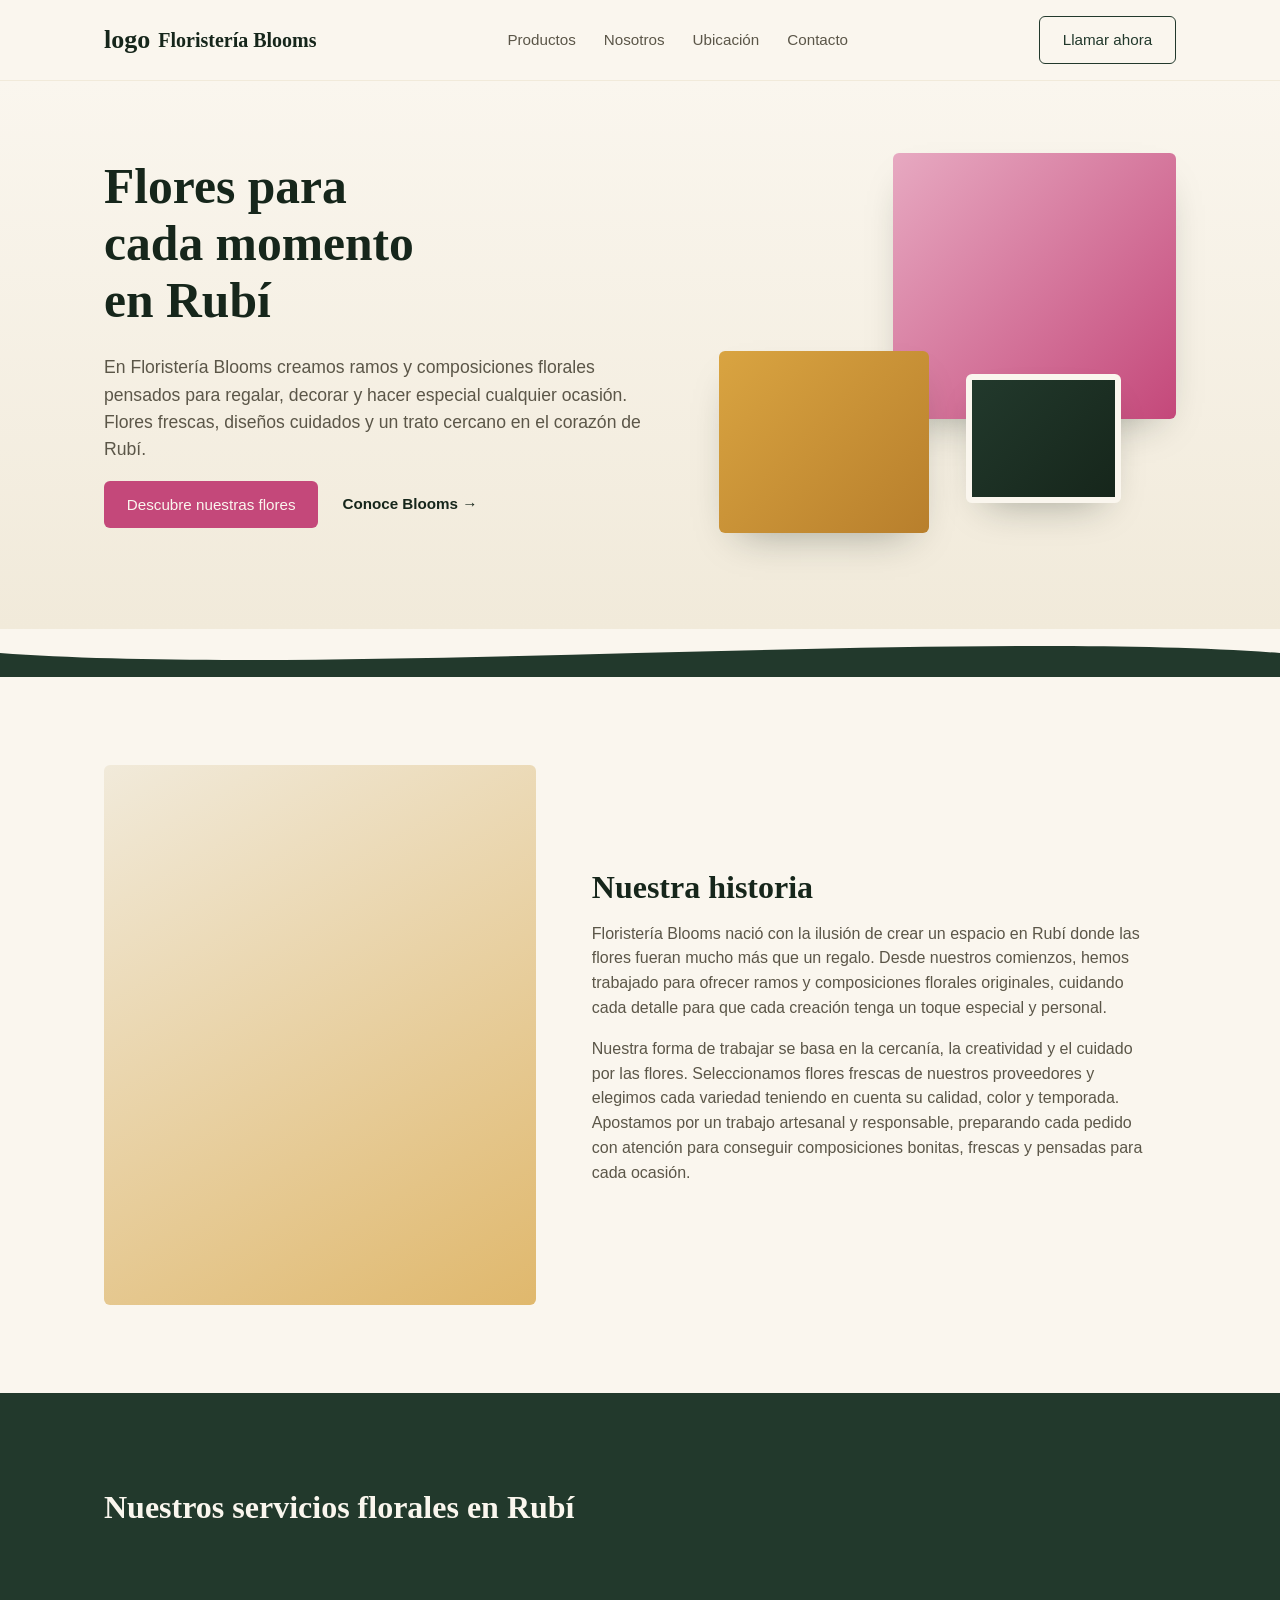
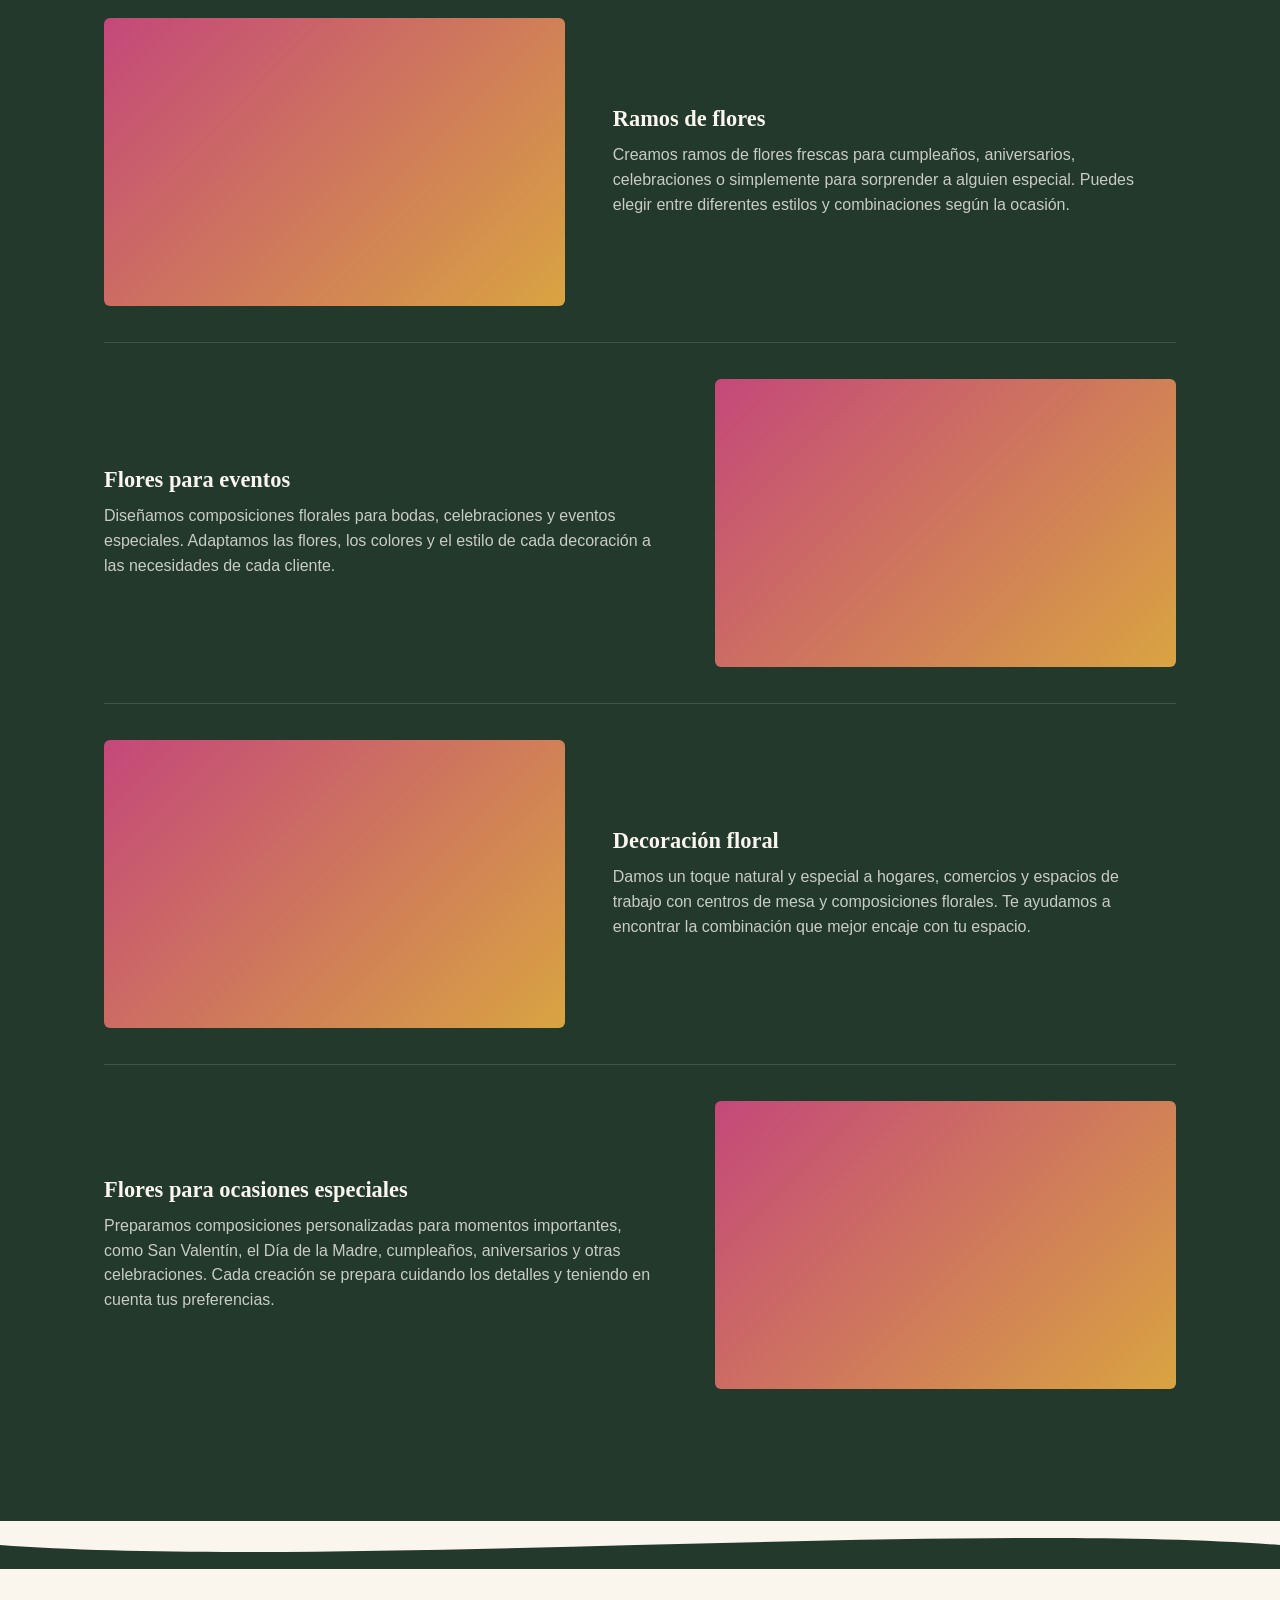
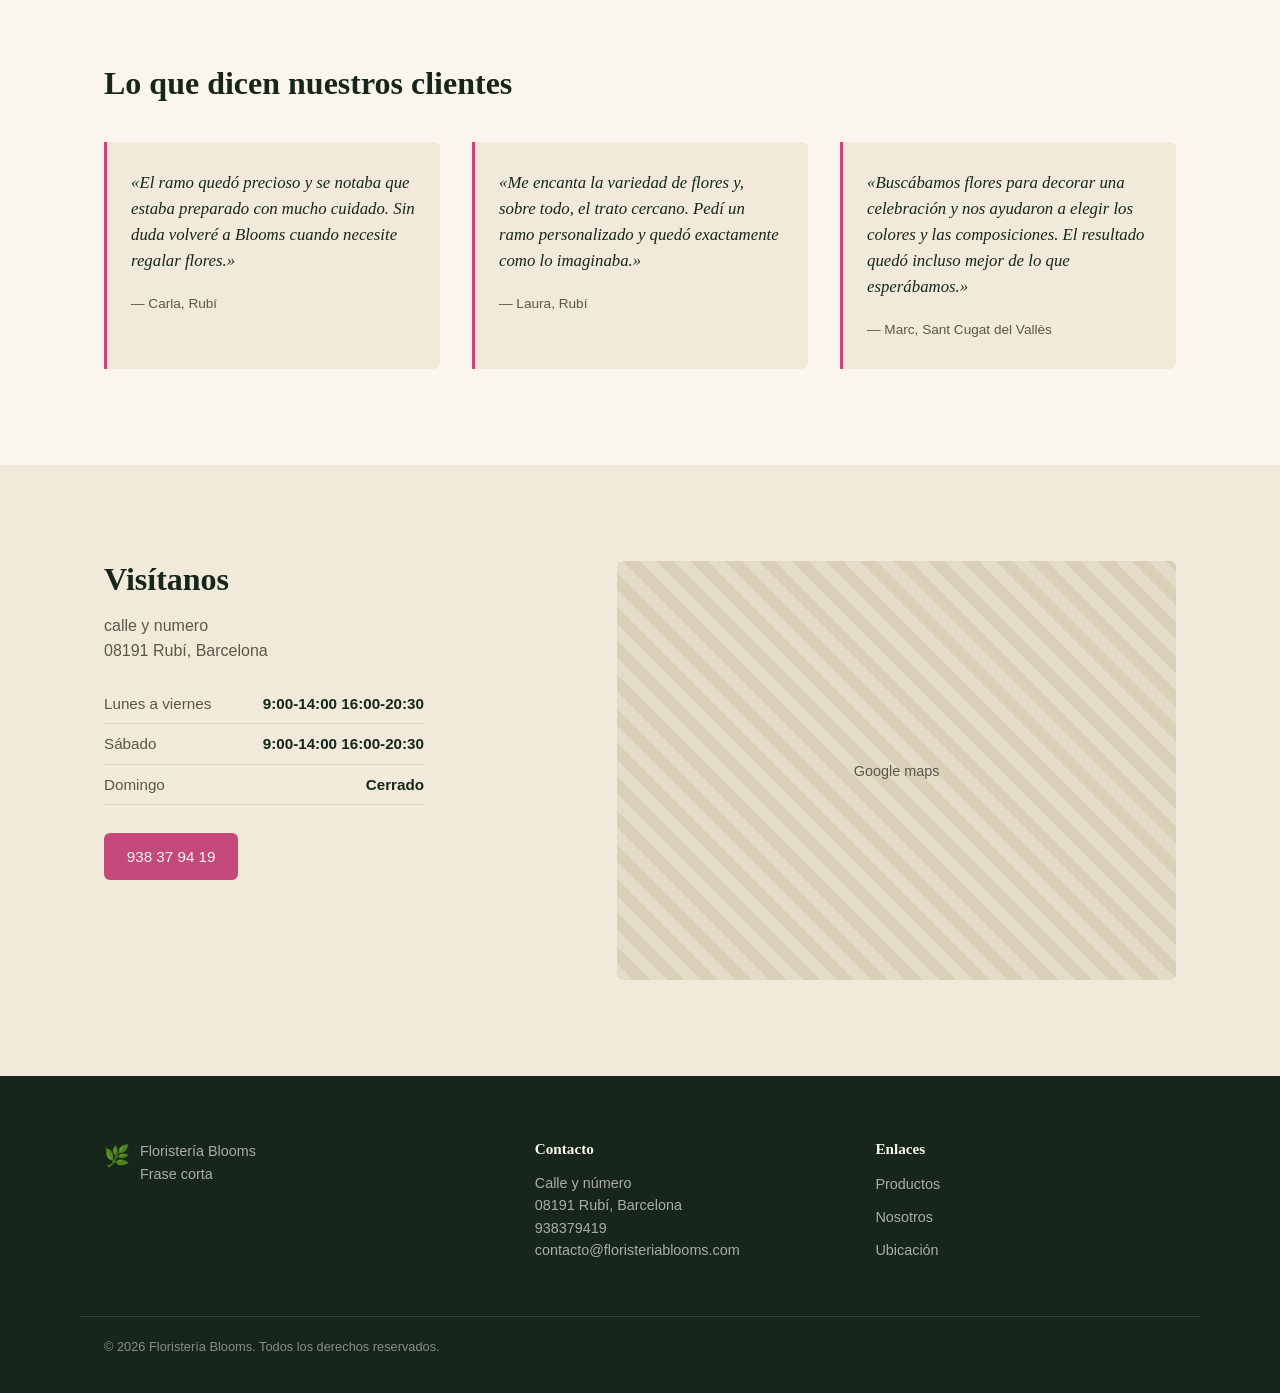
==== index.html @ e929272c "Add files via upload" ====
<!DOCTYPE html>
<html lang="es">
<head>
  <meta charset="UTF-8">
  <meta name="viewport" content="width=device-width, initial-scale=1.0">
  <title>Floristería Blooms | </title>

  <link rel="stylesheet" href="styles.css">
   
</head>
<body>

  <header class="site-header">
    <div class="wrap header-inner">
      <a href="#inicio" class="logo">
        <span class="logo-mark" aria-hidden="true">logo</span>
        Floristería Blooms
      </a>

      <nav aria-label="Navegación principal">
        <ul class="nav-list">
          <li><a href="#productos">Productos</a></li>
          <li><a href="#nosotros">Nosotros</a></li>
          <li><a href="#ubicacion">Ubicación</a></li>
          <li><a href="#contacto">Contacto</a></li>
        </ul>
      </nav>

      <a href="tel:+34[tu-teléfono]" class="btn btn-ghost header-cta">Llamar ahora</a>
    </div>
  </header>

  <main id="inicio">

    <!-- HERO -->
    <section class="hero">
      <div class="wrap hero-inner">
        <div class="hero-copy">
          <h1>Flores para cada momento en Rubí</h1>
          <p class="hero-lede">
            En Floristería Blooms creamos ramos y composiciones florales pensados para regalar, decorar y hacer especial cualquier ocasión. Flores frescas, diseños cuidados y un trato cercano en el corazón de Rubí.
          </p>
          <div class="hero-actions">
            <a href="#productos" class="btn btn-primary">Descubre nuestras flores</a>
            <a href="#contacto" class="btn btn-text">Conoce Blooms →</a>
          </div>
        </div>

        <div class="hero-collage" aria-hidden="true">
          <div class="collage-tile tile-a"></div>
          <div class="collage-tile tile-b"></div>
          <div class="collage-tile tile-c"></div>
        </div>
      </div>
    </section>

    <div class="divider" aria-hidden="true">
      <svg viewBox="0 0 1200 60" preserveAspectRatio="none"><path d="M0,30 C300,60 900,0 1200,30 L1200,60 L0,60 Z"></path></svg>
    </div>

    <!-- SOBRE NOSOTROS -->
    <section id="nosotros" class="about">
      <div class="wrap about-inner">
        <div class="about-media"></div>
        <div class="about-copy">
          <h2>Nuestra historia</h2>
          <p>
            Floristería Blooms nació con la ilusión de crear un espacio en Rubí donde las flores fueran mucho más que un regalo. Desde nuestros comienzos, hemos trabajado para ofrecer ramos y composiciones florales originales, cuidando cada detalle para que cada creación tenga un toque especial y personal.
          </p>
          <p>
            Nuestra forma de trabajar se basa en la cercanía, la creatividad y el cuidado por las flores. Seleccionamos flores frescas de nuestros proveedores y elegimos cada variedad teniendo en cuenta su calidad, color y temporada. Apostamos por un trabajo artesanal y responsable, preparando cada pedido con atención para conseguir composiciones bonitas, frescas y pensadas para cada ocasión.
          </p>
        </div>
      </div>
    </section>

    <!-- PRODUCTOS / SERVICIOS -->
    <section id="productos" class="services">
      <div class="wrap">
        <h2>Nuestros servicios florales en Rubí</h2>

        <article class="service-row">
          <div class="service-media"></div>
          <div class="service-copy">
            <h3>Ramos de flores</h3>
            <p>
              Creamos ramos de flores frescas para cumpleaños, aniversarios, celebraciones o simplemente para sorprender a alguien especial. Puedes elegir entre diferentes estilos y combinaciones según la ocasión.
            </p>
          </div>
        </article>

        <article class="service-row service-row--reverse">
          <div class="service-media"></div>
          <div class="service-copy">
            <h3>Flores para eventos</h3>
            <p>
              Diseñamos composiciones florales para bodas, celebraciones y eventos especiales. Adaptamos las flores, los colores y el estilo de cada decoración a las necesidades de cada cliente.
            </p>
          </div>
        </article>

        <article class="service-row">
          <div class="service-media"></div>
          <div class="service-copy">
            <h3>Decoración floral</h3>
            <p>
              Damos un toque natural y especial a hogares, comercios y espacios de trabajo con centros de mesa y composiciones florales. Te ayudamos a encontrar la combinación que mejor encaje con tu espacio.
            </p>
          </div>
        </article>

        <article class="service-row service-row--reverse">
          <div class="service-media"></div>
          <div class="service-copy">
            <h3>Flores para ocasiones especiales</h3>
            <p>
              Preparamos composiciones personalizadas para momentos importantes, como San Valentín, el Día de la Madre, cumpleaños, aniversarios y otras celebraciones. Cada creación se prepara cuidando los detalles y teniendo en cuenta tus preferencias.
            </p>
          </div>
        </article>
      </div>
    </section>

    <div class="divider divider-flip" aria-hidden="true">
      <svg viewBox="0 0 1200 60" preserveAspectRatio="none"><path d="M0,30 C300,60 900,0 1200,30 L1200,60 L0,60 Z"></path></svg>
    </div>

    <!-- TESTIMONIOS -->
    <section class="testimonials">
      <div class="wrap">
        <h2>Lo que dicen nuestros clientes</h2>
        <div class="testimonial-grid">
          <blockquote>
            <p>«El ramo quedó precioso y se notaba que estaba preparado con mucho cuidado. Sin duda volveré a Blooms cuando necesite regalar flores.»</p>
            <cite>— Carla, Rubí</cite>
          </blockquote>
          <blockquote>
            <p>«Me encanta la variedad de flores y, sobre todo, el trato cercano. Pedí un ramo personalizado y quedó exactamente como lo imaginaba.»</p>
            <cite>— Laura, Rubí</cite>
          </blockquote>
          <blockquote>
            <p>«Buscábamos flores para decorar una celebración y nos ayudaron a elegir los colores y las composiciones. El resultado quedó incluso mejor de lo que esperábamos.»</p>
            <cite>— Marc, Sant Cugat del Vallès</cite>
          </blockquote>
        </div>
      </div>
    </section>

    <!-- UBICACIÓN -->
    <section id="ubicacion" class="location">
      <div class="wrap location-inner">
        <div>
          <h2>Visítanos</h2>
          <address>
            calle y numero<br>
            08191 Rubí, Barcelona
          </address>
          <dl class="hours">
            <div><dt>Lunes a viernes</dt><dd>9:00-14:00 16:00-20:30</dd></div>
            <div><dt>Sábado</dt><dd>9:00-14:00 16:00-20:30</dd></div>
            <div><dt>Domingo</dt><dd>Cerrado</dd></div>
          </dl>
          <a href="tel:+34[tu-teléfono]" class="btn btn-primary">938 37 94 19</a>
        </div>
        <div class="map-placeholder">
          <p>Google maps</p>
        </div>
      </div>
    </section>

  </main>

  <!-- CONTACTO / FOOTER -->
  <footer id="contacto" class="site-footer">
    <div class="wrap footer-inner">
      <div class="footer-brand">
        <span class="logo-mark" aria-hidden="true">🌿</span>
        <p>Floristería Blooms<br>Frase corta</p>
      </div>

      <div class="footer-col">
        <h3>Contacto</h3>
        <p>
          Calle y número<br>
          08191 Rubí, Barcelona<br>
          <a href="tel:+34[tu-teléfono]">938379419</a><br>
          <a href="mailto:[tu-email]">contacto@floristeriablooms.com</a>
        </p>
      </div>

      <div class="footer-col">
        <h3>Enlaces</h3>
        <ul>
          <li><a href="#productos">Productos</a></li>
          <li><a href="#nosotros">Nosotros</a></li>
          <li><a href="#ubicacion">Ubicación</a></li>
        </ul>
      </div>
    </div>

    <div class="wrap footer-bottom">
      <p>© 2026 Floristería Blooms. Todos los derechos reservados.</p>
    </div>
  </footer>

</body>
</html>
---- styles.css ----
:root {
  --pine: #22392C;
  --pine-deep: #16261B;
  --ivory: #FAF6EE;
  --ivory-dim: #F1EADA;
  --magenta: #C4487A;
  --magenta-deep: #9E3462;
  --gold: #D9A441;
  --ink: #2B2620;
  --ink-soft: #5B5648;

  --font-display: "Fraunces", Georgia, serif;
  --font-body: "Work Sans", -apple-system, BlinkMacSystemFont, "Segoe UI", sans-serif;

  --wrap: 1120px;
  --radius: 6px;
}

/*RESET*/
*, *::before, *::after { box-sizing: border-box; }
html { scroll-behavior: smooth; }
body {
  margin: 0;
  font-family: var(--font-body);
  color: var(--ink);
  background: var(--ivory);
  line-height: 1.55;
  -webkit-font-smoothing: antialiased;
}
img { max-width: 100%; display: block; }
a { color: inherit; text-decoration: none; }
ul { list-style: none; margin: 0; padding: 0; }
h1, h2, h3 { font-family: var(--font-display); font-weight: 600; line-height: 1.15; margin: 0 0 0.5em; color: var(--pine-deep); }
p { margin: 0 0 1em; max-width: 62ch; }

:focus-visible {
  outline: 2px solid var(--magenta);
  outline-offset: 3px;
}

@media (prefers-reduced-motion: reduce) {
  html { scroll-behavior: auto; }
  * { animation-duration: 0.001ms !important; transition-duration: 0.001ms !important; }
}

.wrap {
  max-width: var(--wrap);
  margin: 0 auto;
  padding: 0 24px;
}

/*BOTONES*/
.btn {
  display: inline-block;
  padding: 0.75em 1.5em;
  border-radius: var(--radius);
  font-weight: 500;
  font-size: 0.95rem;
  transition: background-color 0.2s ease, color 0.2s ease, border-color 0.2s ease;
}
.btn-primary {
  background: var(--magenta);
  color: var(--ivory);
}
.btn-primary:hover { background: var(--magenta-deep); }

.btn-ghost {
  border: 1px solid var(--pine);
  color: var(--pine);
}
.btn-ghost:hover { background: var(--pine); color: var(--ivory); }

.btn-text {
  padding: 0.75em 0;
  color: var(--pine-deep);
  font-weight: 600;
  border-bottom: 1px solid transparent;
}
.btn-text:hover { border-bottom-color: var(--pine-deep); }

/* HEADER*/
.site-header {
  position: sticky;
  top: 0;
  z-index: 10;
  background: rgba(250, 246, 238, 0.92);
  backdrop-filter: blur(6px);
  border-bottom: 1px solid var(--ivory-dim);
}
.header-inner {
  display: flex;
  align-items: center;
  justify-content: space-between;
  gap: 24px;
  padding-top: 16px;
  padding-bottom: 16px;
}
.logo {
  display: flex;
  align-items: center;
  gap: 8px;
  font-family: var(--font-display);
  font-size: 1.25rem;
  font-weight: 600;
  color: var(--pine-deep);
  white-space: nowrap;
}
.logo-mark { font-size: 1.3em; }

.nav-list {
  display: flex;
  gap: 28px;
  font-size: 0.95rem;
}
.nav-list a { color: var(--ink-soft); }
.nav-list a:hover { color: var(--magenta); }

.header-cta { flex-shrink: 0; }

@media (max-width: 720px) {
  .nav-list { display: none; }
}

/*HERO */
.hero {
  padding: 72px 0 96px;
  background: linear-gradient(180deg, var(--ivory) 0%, var(--ivory-dim) 100%);
}
.hero-inner {
  display: grid;
  grid-template-columns: 1.1fr 0.9fr;
  gap: 56px;
  align-items: center;
}
.hero-copy h1 {
  font-size: clamp(2.1rem, 4vw, 3.1rem);
  max-width: 14ch;
}
.hero-lede {
  font-size: 1.1rem;
  color: var(--ink-soft);
}
.hero-actions {
  display: flex;
  align-items: center;
  gap: 24px;
  flex-wrap: wrap;
  margin-top: 8px;
}

.hero-collage {
  position: relative;
  height: 380px;
}
.collage-tile {
  position: absolute;
  border-radius: var(--radius);
  background-size: cover;
  background-position: center;
  box-shadow: 0 18px 40px -20px rgba(22, 38, 27, 0.4);
}
.tile-a {
  width: 62%;
  height: 70%;
  top: 0;
  right: 0;
  background: linear-gradient(135deg, #E7A9C1, var(--magenta));
}
.tile-b {
  width: 46%;
  height: 48%;
  bottom: 0;
  left: 0;
  background: linear-gradient(135deg, var(--gold), #B87F2C);
}
.tile-c {
  width: 34%;
  height: 34%;
  bottom: 8%;
  right: 12%;
  background: linear-gradient(135deg, var(--pine), var(--pine-deep));
  border: 6px solid var(--ivory);
}

@media (max-width: 860px) {
  .hero-inner { grid-template-columns: 1fr; }
  .hero-collage { height: 260px; order: -1; }
}

/*DIVIDERS */
.divider { line-height: 0; }
.divider svg { width: 100%; height: 48px; display: block; }
.divider path { fill: var(--pine); }
.divider-flip { transform: scaleY(-1); }
.divider-flip svg { transform: scaleY(-1); }

/* SOBRE NOSOTROS */
.about { padding: 88px 0; }
.about-inner {
  display: grid;
  grid-template-columns: 0.85fr 1.15fr;
  gap: 56px;
  align-items: center;
}
.about-media {
  aspect-ratio: 4 / 5;
  border-radius: var(--radius);
  background: linear-gradient(150deg, var(--ivory-dim), var(--gold) 140%);
}
.about-copy h2 { font-size: 2rem; max-width: 16ch; }
.about-copy p { color: var(--ink-soft); }

@media (max-width: 780px) {
  .about-inner { grid-template-columns: 1fr; }
}

/* SERVICIOS — filas alternas, no tarjetas */
.services {
  background: var(--pine);
  color: var(--ivory);
  padding: 96px 0;
}
.services h2 {
  color: var(--ivory);
  font-size: 2rem;
  margin-bottom: 56px;
}
.service-row {
  display: grid;
  grid-template-columns: 0.9fr 1.1fr;
  gap: 48px;
  align-items: center;
  padding: 36px 0;
  border-bottom: 1px solid rgba(250, 246, 238, 0.14);
}
.service-row:last-child { border-bottom: none; }
.service-row--reverse { direction: rtl; }
.service-row--reverse > * { direction: ltr; }

.service-media {
  aspect-ratio: 16 / 10;
  border-radius: var(--radius);
  background: linear-gradient(135deg, var(--magenta), var(--gold));
}
.service-copy h3 {
  color: var(--ivory);
  font-size: 1.4rem;
}
.service-copy p {
  color: rgba(250, 246, 238, 0.78);
  margin-bottom: 0;
}

@media (max-width: 720px) {
  .service-row, .service-row--reverse { grid-template-columns: 1fr; direction: ltr; }
}

/* TESTIMONIOS */
.testimonials { padding: 96px 0; }
.testimonials h2 { font-size: 2rem; margin-bottom: 40px; }
.testimonial-grid {
  display: grid;
  grid-template-columns: repeat(3, 1fr);
  gap: 32px;
}
blockquote {
  margin: 0;
  padding: 28px 24px;
  background: var(--ivory-dim);
  border-left: 3px solid var(--magenta);
  border-radius: 0 var(--radius) var(--radius) 0;
}
blockquote p {
  font-family: var(--font-display);
  font-style: italic;
  font-size: 1.05rem;
  color: var(--pine-deep);
}
blockquote cite {
  font-style: normal;
  font-size: 0.85rem;
  color: var(--ink-soft);
}

@media (max-width: 860px) {
  .testimonial-grid { grid-template-columns: 1fr; }
}

/* UBICACIÓN */
.location {
  padding: 96px 0;
  background: var(--ivory-dim);
}
.location-inner {
  display: grid;
  grid-template-columns: 0.9fr 1.1fr;
  gap: 56px;
  align-items: start;
}
.location h2 { font-size: 2rem; }
address { font-style: normal; color: var(--ink-soft); margin-bottom: 20px; }

.hours { margin: 0 0 28px; }
.hours div {
  display: flex;
  justify-content: space-between;
  max-width: 320px;
  padding: 8px 0;
  border-bottom: 1px solid rgba(43, 38, 32, 0.1);
  font-size: 0.95rem;
}
.hours dt { color: var(--ink-soft); }
.hours dd { margin: 0; font-weight: 600; color: var(--pine-deep); }

.map-placeholder {
  aspect-ratio: 4 / 3;
  border-radius: var(--radius);
  background: repeating-linear-gradient(45deg, #E4DCC8, #E4DCC8 12px, #DAD0B8 12px, #DAD0B8 24px);
  display: flex;
  align-items: center;
  justify-content: center;
  text-align: center;
  padding: 24px;
}
.map-placeholder p { color: var(--ink-soft); font-size: 0.9rem; margin: 0; }

@media (max-width: 780px) {
  .location-inner { grid-template-columns: 1fr; }
}

/* FOOTER */
.site-footer {
  background: var(--pine-deep);
  color: rgba(250, 246, 238, 0.8);
  padding: 64px 0 24px;
}
.footer-inner {
  display: grid;
  grid-template-columns: 1.3fr 1fr 1fr;
  gap: 40px;
  padding-bottom: 40px;
  border-bottom: 1px solid rgba(250, 246, 238, 0.12);
}
.footer-brand {
  display: flex;
  gap: 10px;
}
.footer-brand p { color: rgba(250, 246, 238, 0.65); font-size: 0.9rem; }
.footer-col h3 {
  color: var(--ivory);
  font-size: 0.95rem;
  margin-bottom: 14px;
}
.footer-col a, .footer-col p {
  font-size: 0.9rem;
  color: rgba(250, 246, 238, 0.65);
}
.footer-col ul { display: flex; flex-direction: column; gap: 8px; }
.footer-col a:hover { color: var(--gold); }

.footer-bottom {
  padding-top: 20px;
  font-size: 0.8rem;
  color: rgba(250, 246, 238, 0.5);
}

@media (max-width: 680px) {
  .footer-inner { grid-template-columns: 1fr; }
}
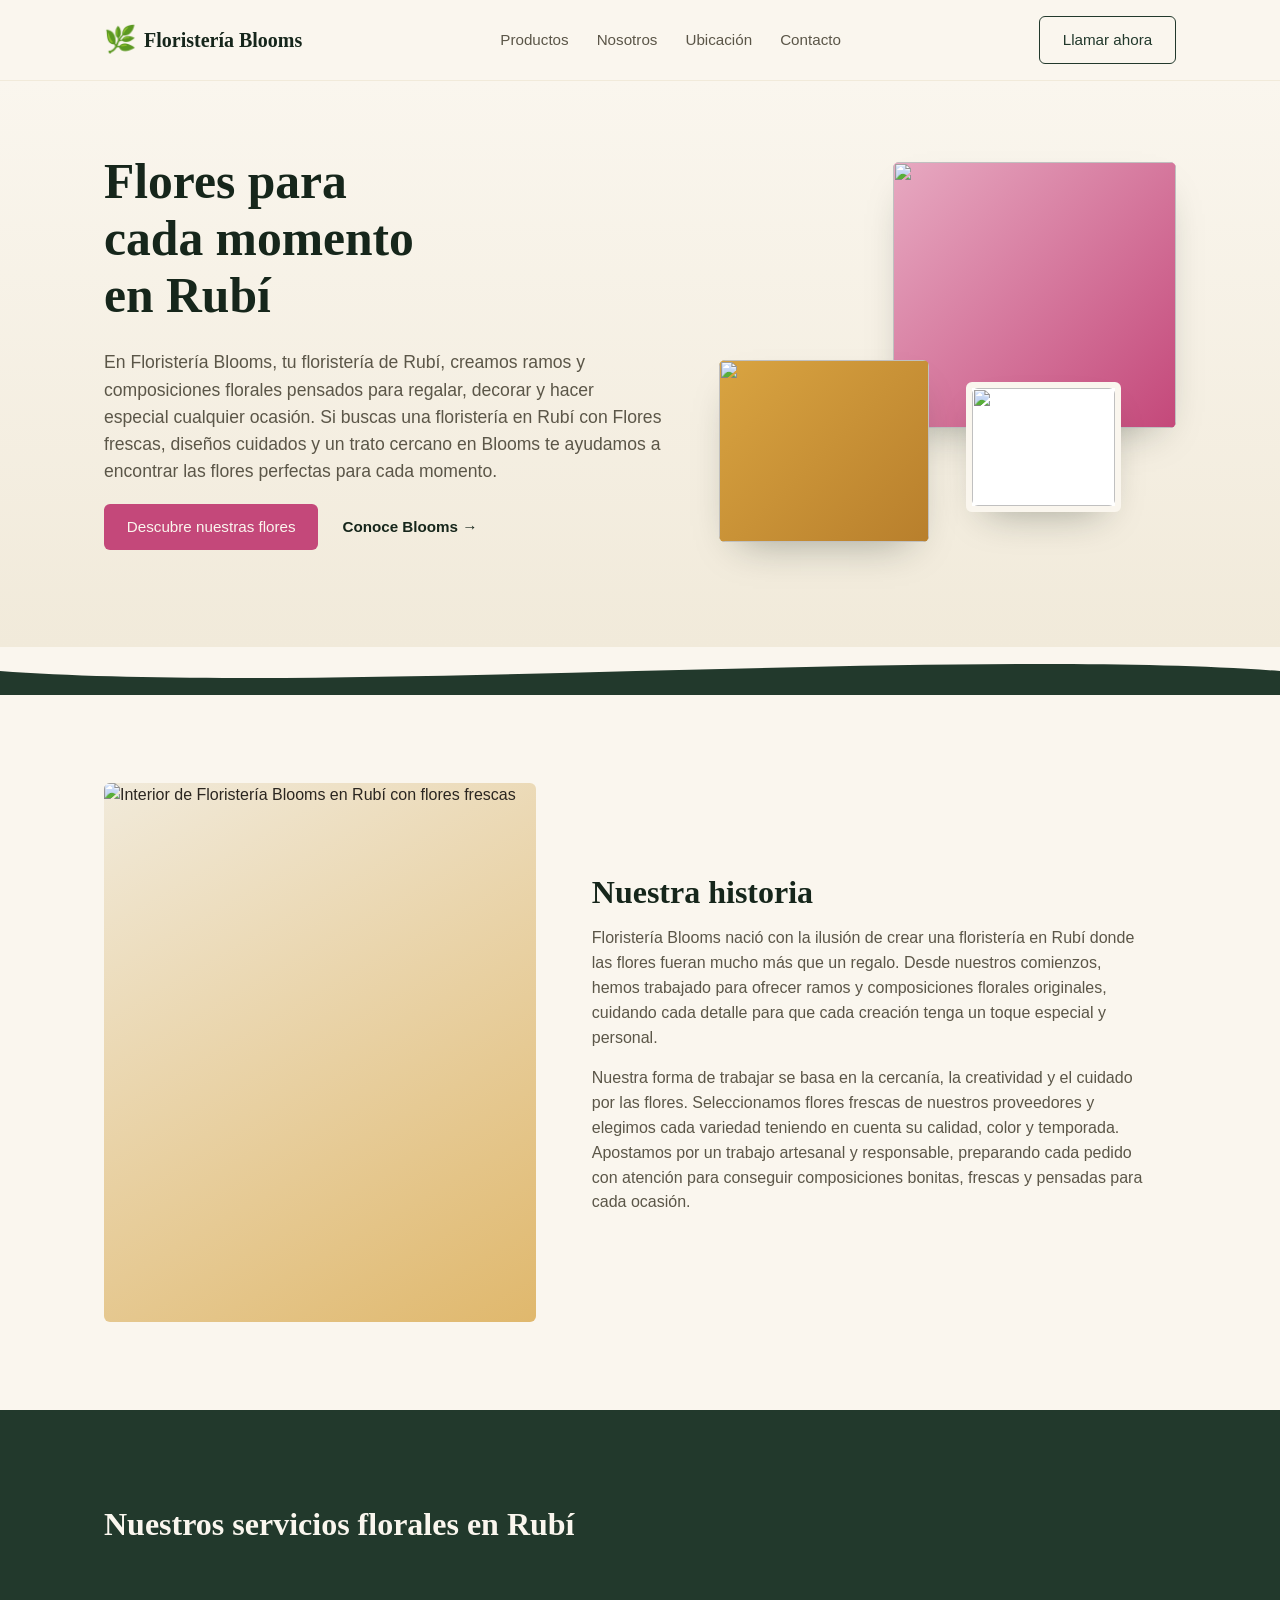
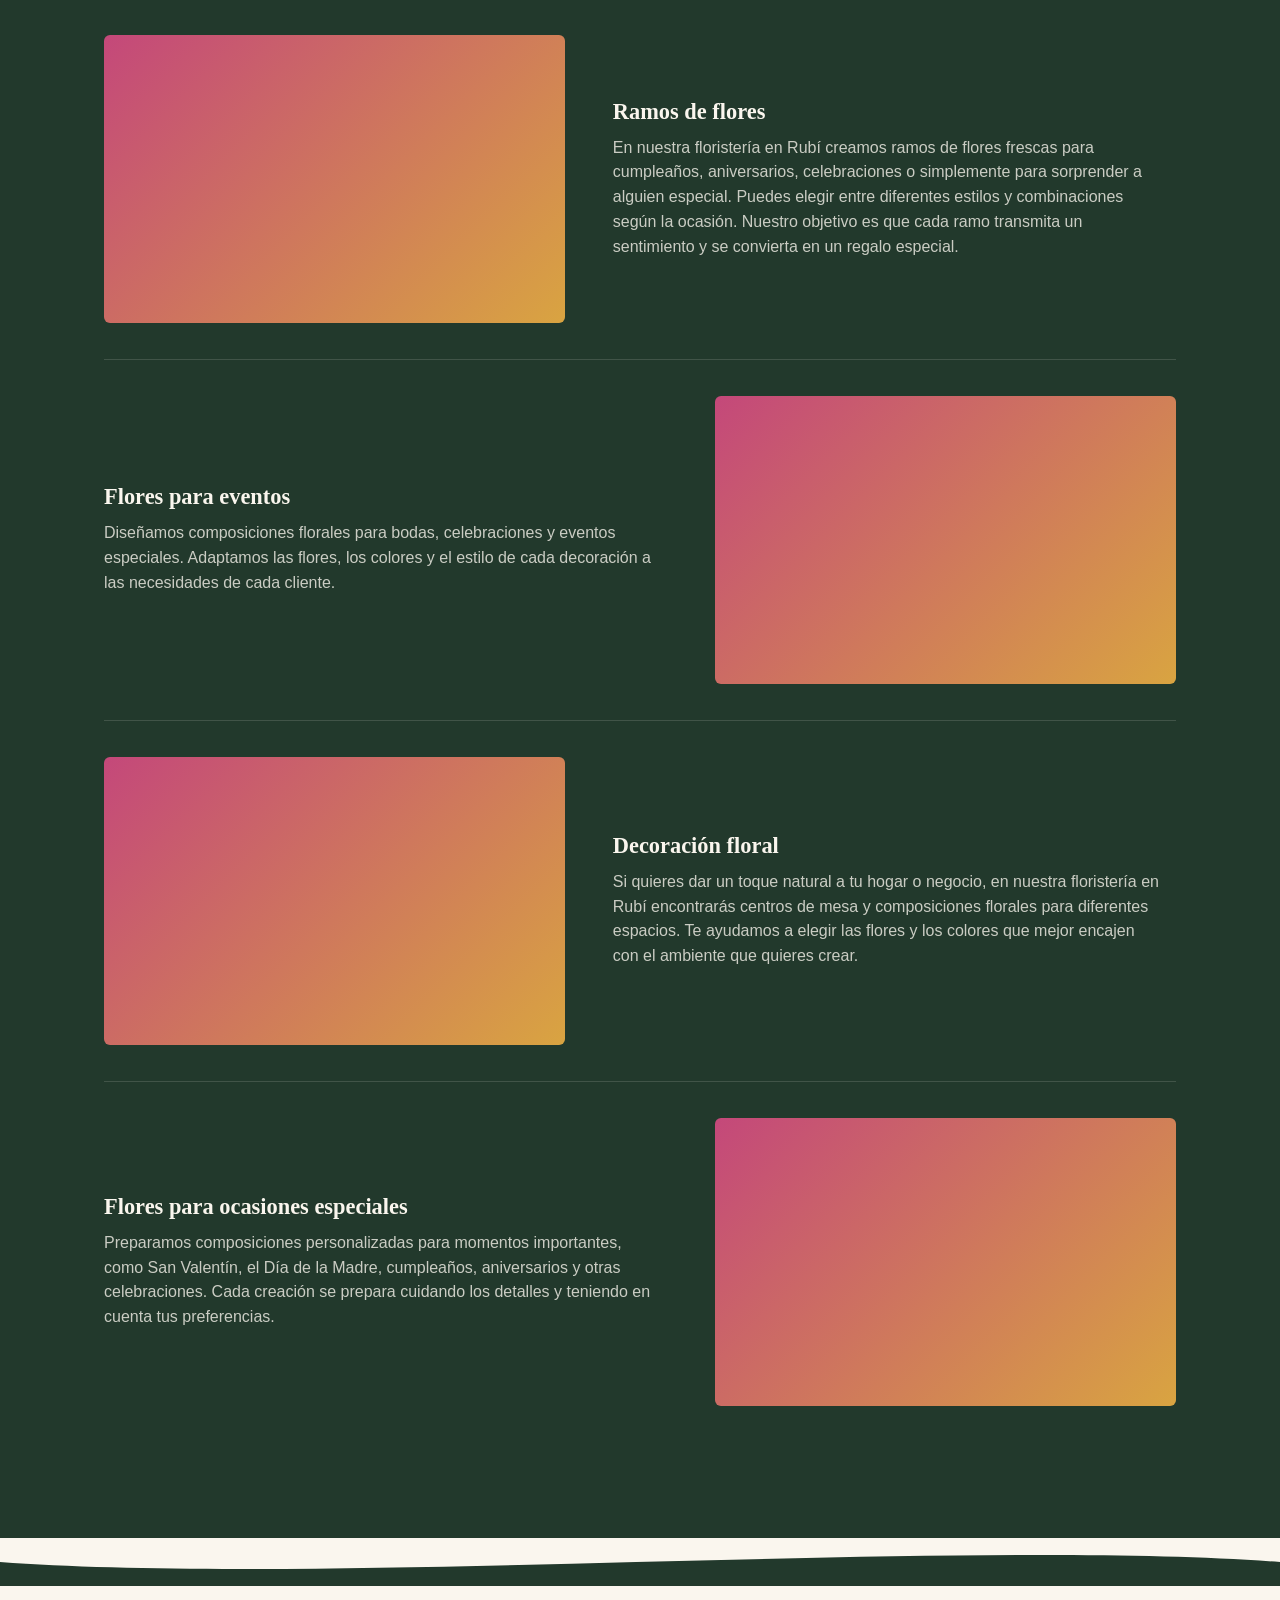
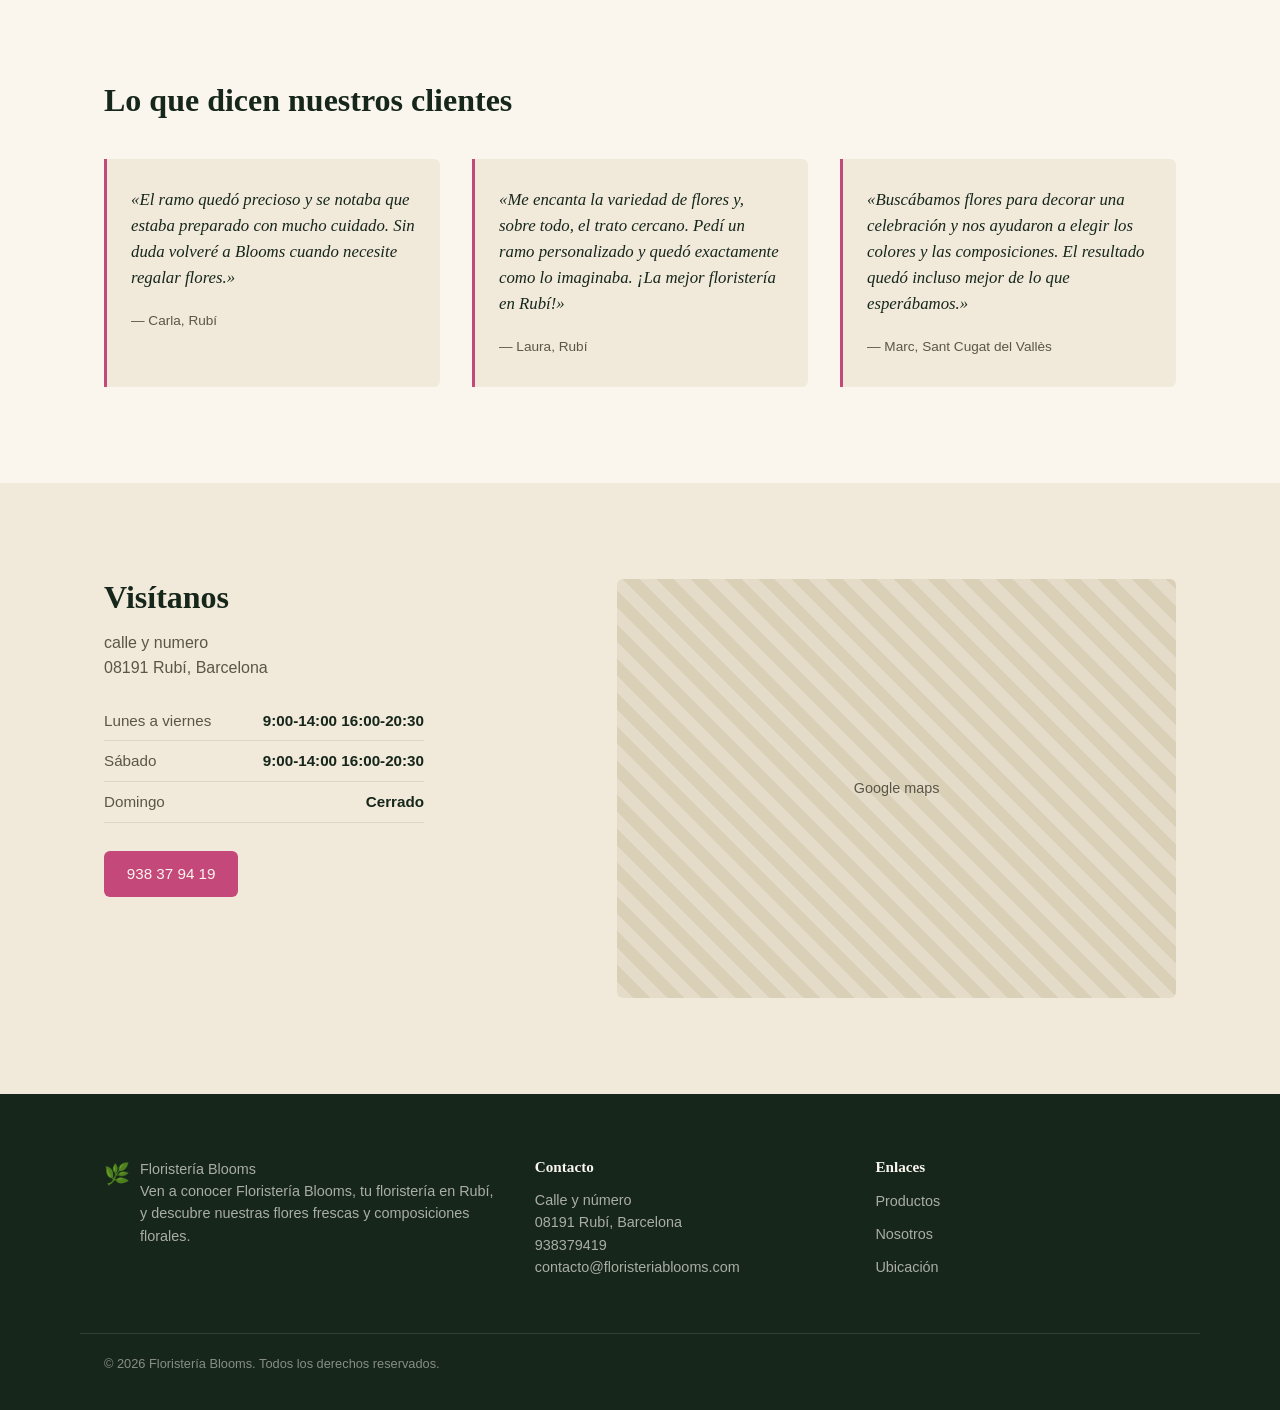
==== commit d45cfe21: "imagenes" ====
--- a/index.html
+++ b/index.html
@@ -2,8 +2,17 @@
 <html lang="es">
 <head>
   <meta charset="UTF-8">
-  <meta name="viewport" content="width=device-width, initial-scale=1.0">
-  <title>Floristería Blooms | </title>
+  <meta name="viewport" content="width=device-width, initial-scale=1">
+  <title>Floristería en Rubí | Ramos, Bodas y Flores a Domicilio | Floristeria Blooms</title>
+  <meta name="description" content="Floristería en Rubí con ramos de temporada, flores a domicilio el mismo día, ramos de novia, plantas de interior y coronas funerarias. Pide online o visítanos en Rubí.">
+  <link rel="canonical" href="https://saracasteloalum.github.io/floristeriablooms/">
+  <link rel="icon" href="favicon.png">
+
+  <meta property="og:type" content="website">
+  <meta property="og:title" content="Floristería en Rubí | Ramos, Bodas y Flores a Domicilio | Floristeria Blooms">
+  <meta property="og:description" content="Floristería en Rubí con ramos de temporada, flores a domicilio el mismo día, ramos de novia, plantas de interior y coronas funerarias. Pide online o visítanos en Rubí.">
+  <meta property="og:url" content="https://saracasteloalum.github.io/floristeriablooms/">
+  <meta property="og:locale" content="ca_ES"> 
 
   <link rel="stylesheet" href="styles.css">
    
@@ -13,13 +22,13 @@
   <header class="site-header">
     <div class="wrap header-inner">
       <a href="#inicio" class="logo">
-        <span class="logo-mark" aria-hidden="true">logo</span>
+        <span class="logo-mark" aria-hidden="true">🌿</span>
         Floristería Blooms
       </a>
 
       <nav aria-label="Navegación principal">
         <ul class="nav-list">
-          <li><a href="#productos">Productos</a></li>
+          <li><a href="productos.html">Productos</a></li>
           <li><a href="#nosotros">Nosotros</a></li>
           <li><a href="#ubicacion">Ubicación</a></li>
           <li><a href="#contacto">Contacto</a></li>
@@ -38,7 +47,7 @@
         <div class="hero-copy">
           <h1>Flores para cada momento en Rubí</h1>
           <p class="hero-lede">
-            En Floristería Blooms creamos ramos y composiciones florales pensados para regalar, decorar y hacer especial cualquier ocasión. Flores frescas, diseños cuidados y un trato cercano en el corazón de Rubí.
+            En Floristería Blooms, tu floristería de Rubí, creamos ramos y composiciones florales pensados para regalar, decorar y hacer especial cualquier ocasión. Si buscas una floristería en Rubí con Flores frescas, diseños cuidados y un trato cercano en Blooms te ayudamos a encontrar las flores perfectas para cada momento.
           </p>
           <div class="hero-actions">
             <a href="#productos" class="btn btn-primary">Descubre nuestras flores</a>
@@ -47,9 +56,15 @@
         </div>
 
         <div class="hero-collage" aria-hidden="true">
-          <div class="collage-tile tile-a"></div>
-          <div class="collage-tile tile-b"></div>
-          <div class="collage-tile tile-c"></div>
+          <div class="collage-tile tile-a">
+            <img src="https://img.magnific.com/fotos-premium/vista-lateral-vertical-retrato-tres-floristas-procesando-composiciones-florales-acogedor-taller_236854-33276.jpg?semt=ais_hybrid&w=740&q=80" alt="">
+          </div>
+          <div class="collage-tile tile-b">
+            <img src="https://www.thecolvinco.com/cdn/shop/files/W7A9241copia_41049acd-0092-42ec-ba3b-fba59e471d7f.jpg?v=1792069856&width=1200" alt="">
+          </div>
+          <div class="collage-tile tile-c">
+            <img src="https://encrypted-tbn0.gstatic.com/images?q=tbn:ANd9GcSSBlrEtF85B2KMzD-mDUSEIagu-IoQ6JFFWYDbQhKxs5TI3kHT2u59i6M5&s=10" alt="">
+          </div>
         </div>
       </div>
     </section>
@@ -61,11 +76,13 @@
     <!-- SOBRE NOSOTROS -->
     <section id="nosotros" class="about">
       <div class="wrap about-inner">
-        <div class="about-media"></div>
+        <div class="about-media">
+          <img src="https://img.magnific.com/fotos-premium/vista-lateral-vertical-retrato-tres-floristas-procesando-composiciones-florales-acogedor-taller_236854-33276.jpg?semt=ais_hybrid&w=740&q=80" alt="Interior de Floristería Blooms en Rubí con flores frescas">
+        </div>
         <div class="about-copy">
           <h2>Nuestra historia</h2>
           <p>
-            Floristería Blooms nació con la ilusión de crear un espacio en Rubí donde las flores fueran mucho más que un regalo. Desde nuestros comienzos, hemos trabajado para ofrecer ramos y composiciones florales originales, cuidando cada detalle para que cada creación tenga un toque especial y personal.
+            Floristería Blooms nació con la ilusión de crear una floristería en Rubí donde las flores fueran mucho más que un regalo. Desde nuestros comienzos, hemos trabajado para ofrecer ramos y composiciones florales originales, cuidando cada detalle para que cada creación tenga un toque especial y personal.
           </p>
           <p>
             Nuestra forma de trabajar se basa en la cercanía, la creatividad y el cuidado por las flores. Seleccionamos flores frescas de nuestros proveedores y elegimos cada variedad teniendo en cuenta su calidad, color y temporada. Apostamos por un trabajo artesanal y responsable, preparando cada pedido con atención para conseguir composiciones bonitas, frescas y pensadas para cada ocasión.
@@ -84,7 +101,7 @@
           <div class="service-copy">
             <h3>Ramos de flores</h3>
             <p>
-              Creamos ramos de flores frescas para cumpleaños, aniversarios, celebraciones o simplemente para sorprender a alguien especial. Puedes elegir entre diferentes estilos y combinaciones según la ocasión.
+              En nuestra floristería en Rubí creamos ramos de flores frescas para cumpleaños, aniversarios, celebraciones o simplemente para sorprender a alguien especial. Puedes elegir entre diferentes estilos y combinaciones según la ocasión. Nuestro objetivo es que cada ramo transmita un sentimiento y se convierta en un regalo especial.
             </p>
           </div>
         </article>
@@ -104,7 +121,7 @@
           <div class="service-copy">
             <h3>Decoración floral</h3>
             <p>
-              Damos un toque natural y especial a hogares, comercios y espacios de trabajo con centros de mesa y composiciones florales. Te ayudamos a encontrar la combinación que mejor encaje con tu espacio.
+              Si quieres dar un toque natural a tu hogar o negocio, en nuestra floristería en Rubí encontrarás centros de mesa y composiciones florales para diferentes espacios. Te ayudamos a elegir las flores y los colores que mejor encajen con el ambiente que quieres crear.
             </p>
           </div>
         </article>
@@ -135,7 +152,7 @@
             <cite>— Carla, Rubí</cite>
           </blockquote>
           <blockquote>
-            <p>«Me encanta la variedad de flores y, sobre todo, el trato cercano. Pedí un ramo personalizado y quedó exactamente como lo imaginaba.»</p>
+            <p>«Me encanta la variedad de flores y, sobre todo, el trato cercano. Pedí un ramo personalizado y quedó exactamente como lo imaginaba. ¡La mejor floristería en Rubí!»</p>
             <cite>— Laura, Rubí</cite>
           </blockquote>
           <blockquote>
@@ -175,7 +192,7 @@
     <div class="wrap footer-inner">
       <div class="footer-brand">
         <span class="logo-mark" aria-hidden="true">🌿</span>
-        <p>Floristería Blooms<br>Frase corta</p>
+        <p>Floristería Blooms<br>Ven a conocer Floristería Blooms, tu floristería en Rubí, y descubre nuestras flores frescas y composiciones florales.</p>
       </div>
 
       <div class="footer-col">
--- a/styles.css
+++ b/styles.css
@@ -178,7 +178,7 @@
   height: 34%;
   bottom: 8%;
   right: 12%;
-  background: linear-gradient(135deg, var(--pine), var(--pine-deep));
+  background: linear-gradient(135deg, white, white);
   border: 6px solid var(--ivory);
 }
 
@@ -328,6 +328,18 @@
   .location-inner { grid-template-columns: 1fr; }
 }
 
+
+/* Imágenes dentro de los bloques */
+.collage-tile img,
+.about-media img,
+.service-media img {
+  width: 100%;
+  height: 100%;
+  object-fit: cover;
+  border-radius: inherit;
+}
+
+
 /* FOOTER */
 .site-footer {
   background: var(--pine-deep);
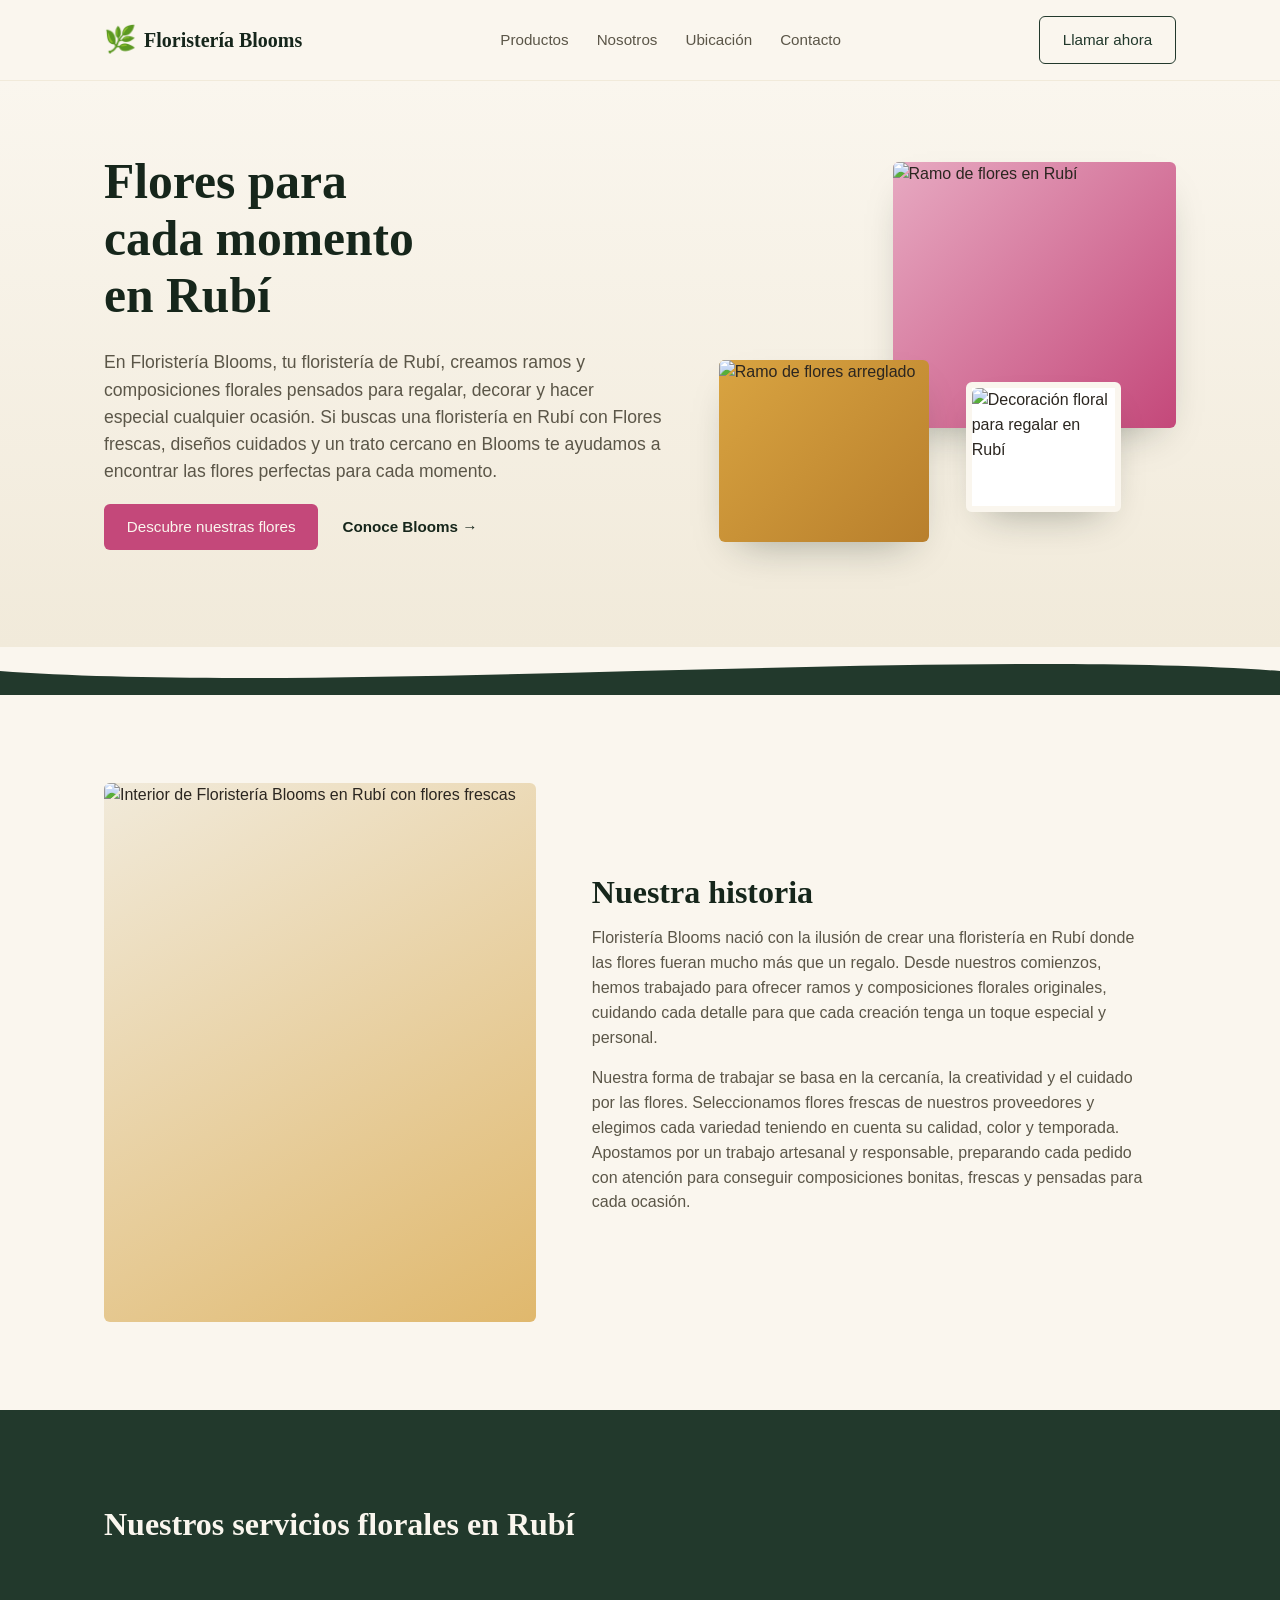
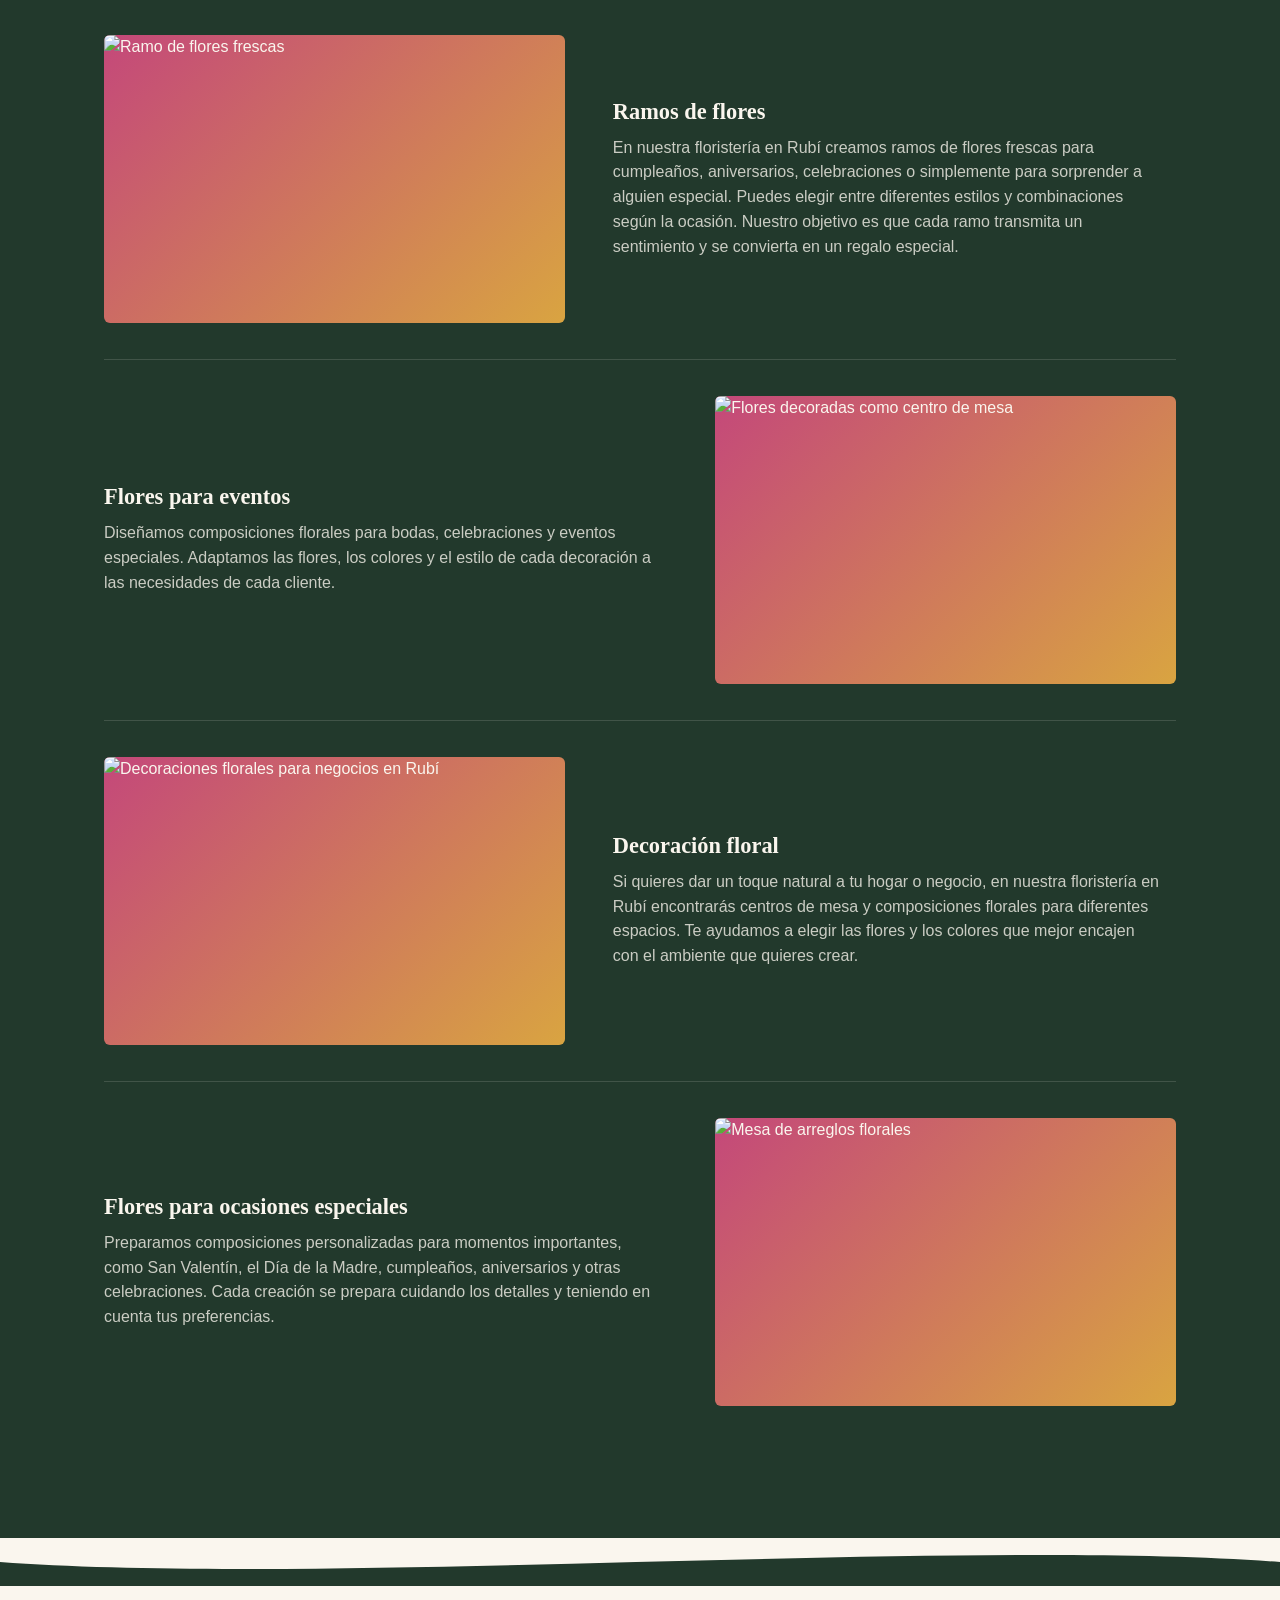
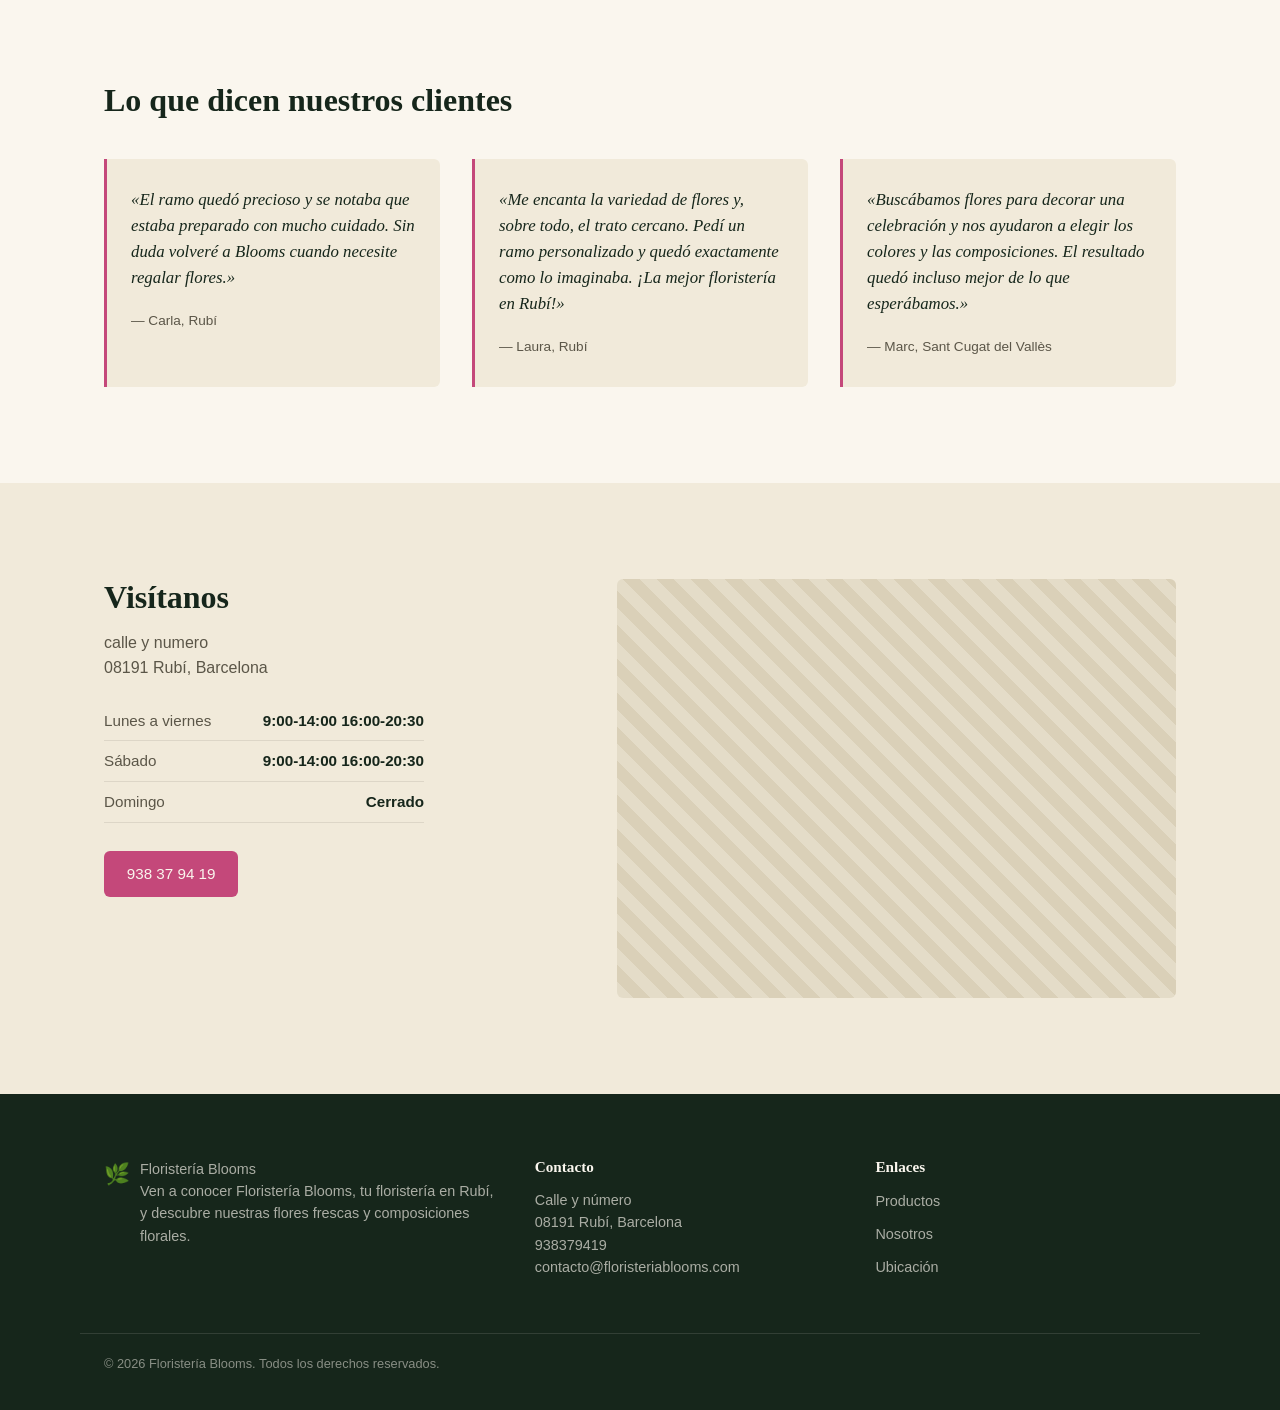
==== commit de61f106: "Productos e inicio hecho" ====
--- a/index.html
+++ b/index.html
@@ -57,13 +57,13 @@
 
         <div class="hero-collage" aria-hidden="true">
           <div class="collage-tile tile-a">
-            <img src="https://img.magnific.com/fotos-premium/vista-lateral-vertical-retrato-tres-floristas-procesando-composiciones-florales-acogedor-taller_236854-33276.jpg?semt=ais_hybrid&w=740&q=80" alt="">
+            <img src="https://www.interflora.es/fstrz/r/s/www.datocms-assets.com/70715/1773652650-ff038-m-legame-fiorito-zoom-key_v3.jpg" alt="Ramo de flores en Rubí">
           </div>
           <div class="collage-tile tile-b">
-            <img src="https://www.thecolvinco.com/cdn/shop/files/W7A9241copia_41049acd-0092-42ec-ba3b-fba59e471d7f.jpg?v=1792069856&width=1200" alt="">
+            <img src="https://www.thecolvinco.com/cdn/shop/files/W7A9241copia_41049acd-0092-42ec-ba3b-fba59e471d7f.jpg?v=1792069856&width=1200" alt="Ramo de flores arreglado">
           </div>
           <div class="collage-tile tile-c">
-            <img src="https://encrypted-tbn0.gstatic.com/images?q=tbn:ANd9GcSSBlrEtF85B2KMzD-mDUSEIagu-IoQ6JFFWYDbQhKxs5TI3kHT2u59i6M5&s=10" alt="">
+            <img src="https://encrypted-tbn0.gstatic.com/images?q=tbn:ANd9GcSSBlrEtF85B2KMzD-mDUSEIagu-IoQ6JFFWYDbQhKxs5TI3kHT2u59i6M5&s=10" alt="Decoración floral para regalar en Rubí">
           </div>
         </div>
       </div>
@@ -97,7 +97,9 @@
         <h2>Nuestros servicios florales en Rubí</h2>
 
         <article class="service-row">
-          <div class="service-media"></div>
+          <div class="service-media">
+             <img src="https://atrezofloristas.com/wp-content/uploads/2019/05/ramo-silvestre-grande-tonos-rosas.jpg" alt="Ramo de flores frescas">
+          </div>
           <div class="service-copy">
             <h3>Ramos de flores</h3>
             <p>
@@ -107,7 +109,9 @@
         </article>
 
         <article class="service-row service-row--reverse">
-          <div class="service-media"></div>
+          <div class="service-media">
+            <img src="https://bodasyflores.es/public/images/floral-garland-of-eucalyptus-and-pink-flowers-lies-on-the-table-1615827003.jpg" alt="Flores decoradas como centro de mesa">
+          </div>
           <div class="service-copy">
             <h3>Flores para eventos</h3>
             <p>
@@ -117,7 +121,9 @@
         </article>
 
         <article class="service-row">
-          <div class="service-media"></div>
+          <div class="service-media">
+            <img src="https://i.pinimg.com/originals/2a/24/61/2a2461db25f9f20b00405019ee917bf2.jpg" alt="Decoraciones florales para negocios en Rubí">
+          </div>
           <div class="service-copy">
             <h3>Decoración floral</h3>
             <p>
@@ -127,7 +133,9 @@
         </article>
 
         <article class="service-row service-row--reverse">
-          <div class="service-media"></div>
+          <div class="service-media">
+            <img src="https://images.qdq.com/tS-orbG3ih0QQ95kCvqfhLiKNrM=/840x572/smart/presence-management/cover/804/334/752a684c9bae4c8b85927378f0e8a620.jpeg" alt="Mesa de arreglos florales">
+          </div>
           <div class="service-copy">
             <h3>Flores para ocasiones especiales</h3>
             <p>
@@ -163,7 +171,7 @@
       </div>
     </section>
 
-    <!-- UBICACIÓN -->
+    <!-- SITIO -->
     <section id="ubicacion" class="location">
       <div class="wrap location-inner">
         <div>
@@ -177,10 +185,19 @@
             <div><dt>Sábado</dt><dd>9:00-14:00 16:00-20:30</dd></div>
             <div><dt>Domingo</dt><dd>Cerrado</dd></div>
           </dl>
-          <a href="tel:+34[tu-teléfono]" class="btn btn-primary">938 37 94 19</a>
+          <a href="tel:+34938379419" class="btn btn-primary">938 37 94 19</a>
         </div>
         <div class="map-placeholder">
-          <p>Google maps</p>
+          <iframe
+        src="https://maps.google.com/maps?q=Floristeria%20Blooms%2C%2008191%20Rub%C3%AD%2C%20Barcelona&output=embed"
+        width="100%"
+        height="350"
+        style="border:0;"
+        allowfullscreen
+        loading="lazy"
+        referrerpolicy="no-referrer-when-downgrade"
+        title="Ubicación de Floristería Blooms en Rubí">
+        </iframe>
         </div>
       </div>
     </section>
--- a/styles.css
+++ b/styles.css
@@ -328,6 +328,25 @@
   .location-inner { grid-template-columns: 1fr; }
 }
 
+.map-placeholder iframe {
+  display: block;
+  width: 100%;
+  height: 100%;
+  min-height: 100%;
+  border: 0;
+}
+
+/* DISEÑO RESPONSIVE */
+@media (max-width: 780px) {
+  .location-inner {
+    grid-template-columns: 1fr;
+    gap: 32px;
+  }
+
+  .map-placeholder {
+    aspect-ratio: 4 / 3;
+  }
+}
 
 /* Imágenes dentro de los bloques */
 .collage-tile img,
@@ -379,3 +398,108 @@
 @media (max-width: 680px) {
   .footer-inner { grid-template-columns: 1fr; }
 }
+
+
+
+
+/* PRODUCTOS */
+
+/* HERO */
+#productos-top .hero {
+  text-align: center;
+  padding: 88px 0 104px;
+}
+#productos-top .hero h1 {
+  max-width: 20ch;
+  margin: 0 auto 0.6em;
+  font-size: clamp(2.1rem, 4.5vw, 3.2rem);
+}
+#productos-top .hero h1::after {
+  content: "";
+  display: block;
+  width: 56px;
+  height: 3px;
+  margin: 24px auto 0;
+  border-radius: 2px;
+  background: var(--magenta);
+}
+#productos-top .hero .hero-lede {
+  max-width: 60ch;
+  margin: 0 auto;
+}
+
+/* FAQ */
+#productos-top .testimonials { background: var(--ivory-dim); }
+#productos-top .testimonials .wrap {
+  display: grid;
+  grid-template-columns: 0.8fr 1.2fr;
+  gap: 64px;
+  align-items: start;
+}
+#productos-top .testimonials h2 {
+  position: sticky;
+  top: 112px;
+  margin-bottom: 0;
+}
+#productos-top .faq-list { border-top: 1px solid rgba(43, 38, 32, 0.15); }
+#productos-top .faq-list details { border-bottom: 1px solid rgba(43, 38, 32, 0.15); }
+#productos-top .faq-list summary {
+  display: flex;
+  justify-content: space-between;
+  align-items: center;
+  gap: 24px;
+  padding: 22px 0;
+  cursor: pointer;
+  list-style: none;
+  font-weight: 600;
+  color: var(--pine-deep);
+}
+#productos-top .faq-list summary::-webkit-details-marker { display: none; }
+#productos-top .faq-list summary::after {
+  content: "+";
+  flex-shrink: 0;
+  width: 32px;
+  height: 32px;
+  display: grid;
+  place-items: center;
+  border: 1px solid var(--pine);
+  border-radius: 50%;
+  font-size: 1.2rem;
+  line-height: 1;
+  color: var(--pine);
+  transition: background-color 0.2s ease, color 0.2s ease;
+}
+#productos-top .faq-list details[open] summary::after {
+  content: "–";
+  background: var(--pine);
+  color: var(--ivory);
+}
+#productos-top .faq-list details p {
+  margin: 0;
+  padding: 0 56px 24px 0;
+  color: var(--ink-soft);
+}
+
+/* CTA final */
+#productos-top .about { padding: 96px 0; }
+#productos-top .about .about-inner { grid-template-columns: 1fr; }
+#productos-top .about .about-copy {
+  max-width: 760px;
+  margin: 0 auto;
+  padding: 56px 40px;
+  text-align: center;
+  background: var(--ivory-dim);
+  border: 1px solid rgba(43, 38, 32, 0.1);
+  border-radius: var(--radius);
+}
+#productos-top .about .about-copy h2 { max-width: 20ch; margin-left: auto; margin-right: auto; }
+#productos-top .about .about-copy p { margin-left: auto; margin-right: auto; margin-bottom: 28px; }
+
+@media (max-width: 860px) {
+  #productos-top .testimonials .wrap { grid-template-columns: 1fr; gap: 32px; }
+  #productos-top .testimonials h2 { position: static; }
+}
+@media (max-width: 560px) {
+  #productos-top .about .about-copy { padding: 40px 24px; }
+  #productos-top .faq-list details p { padding-right: 0; }
+}
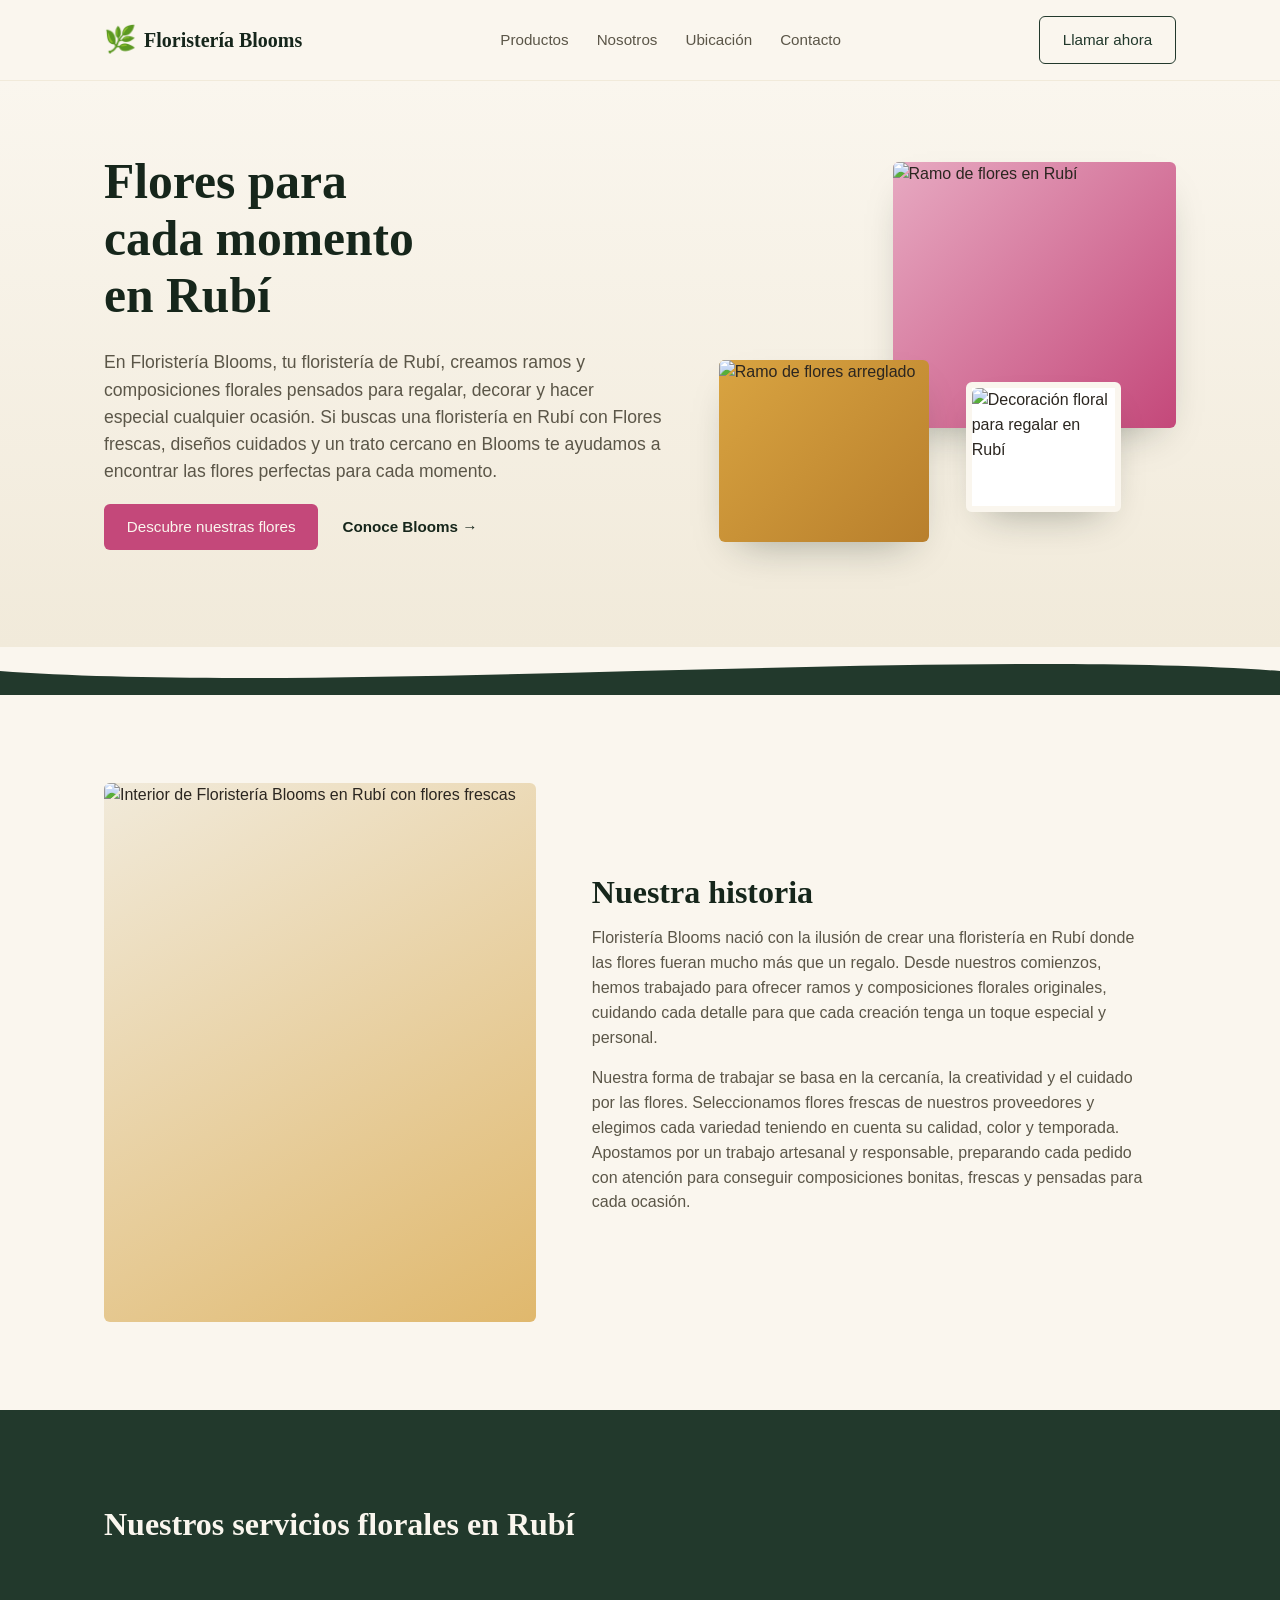
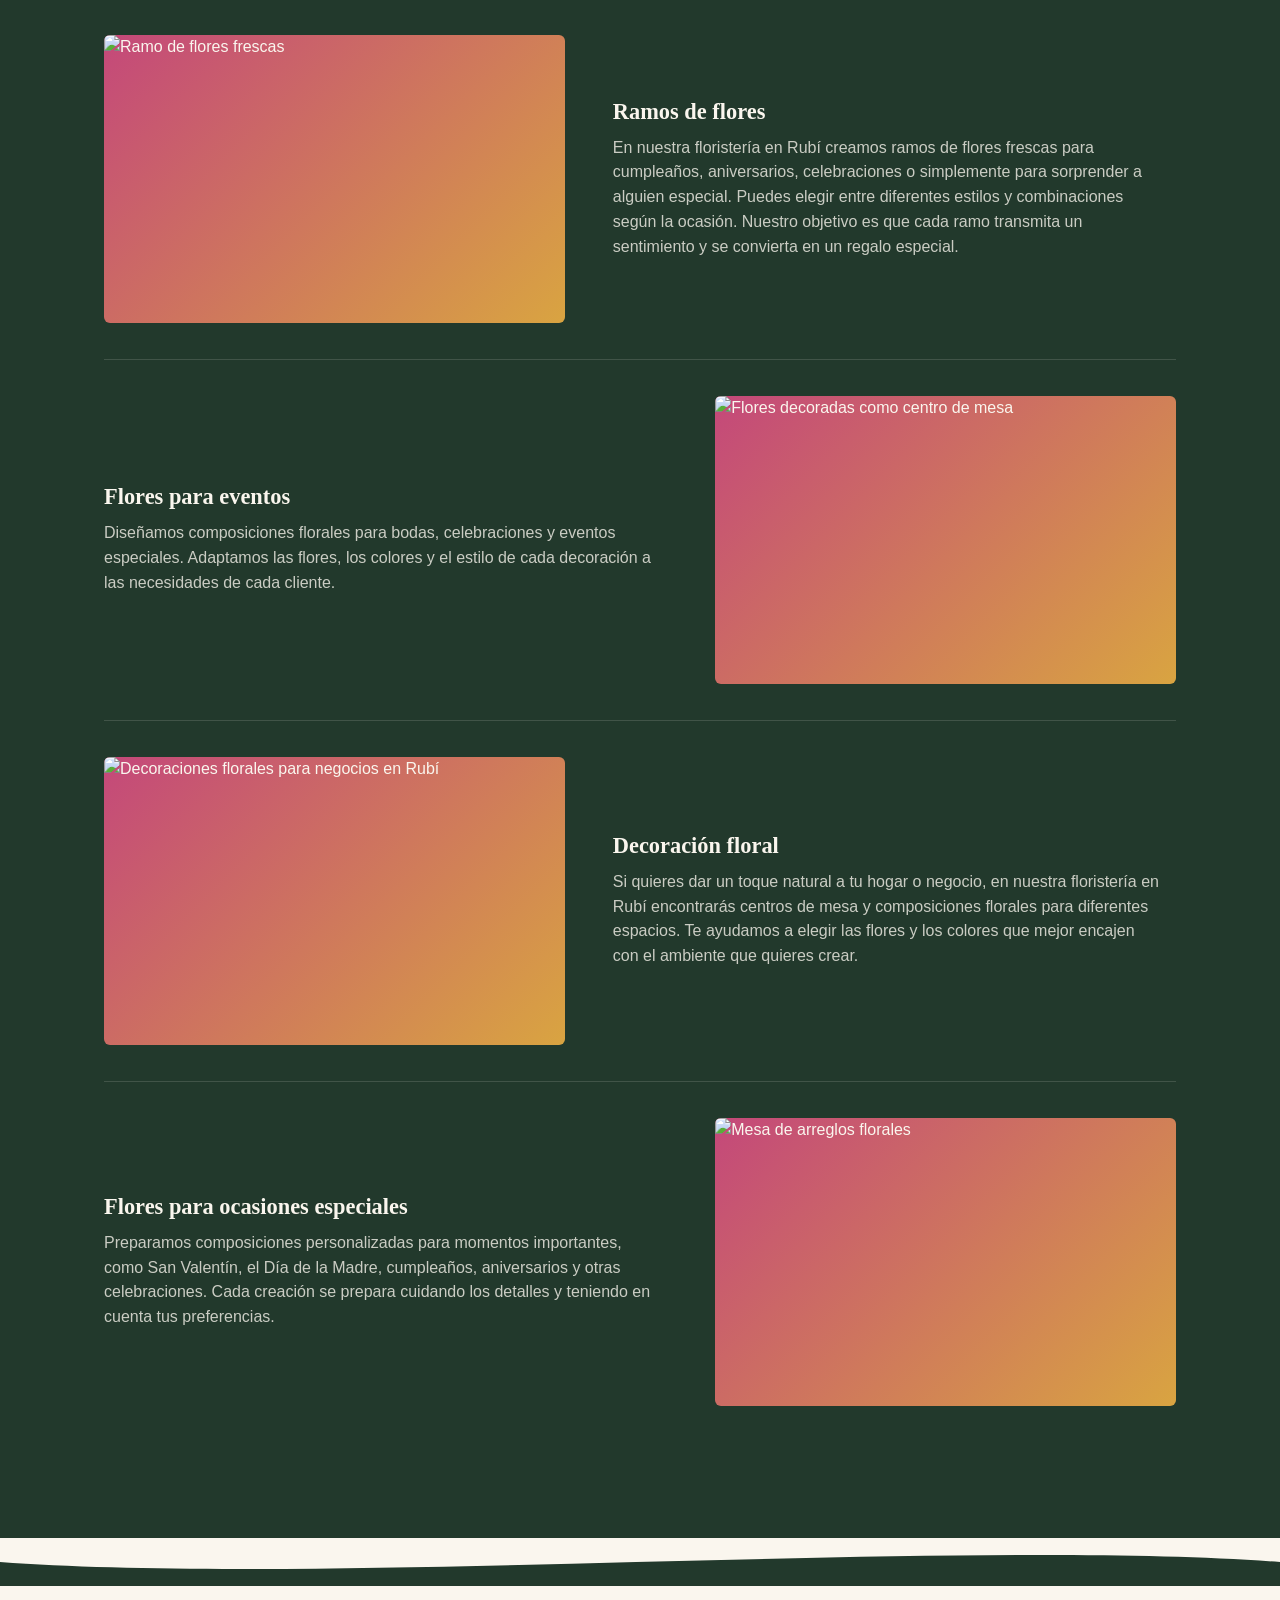
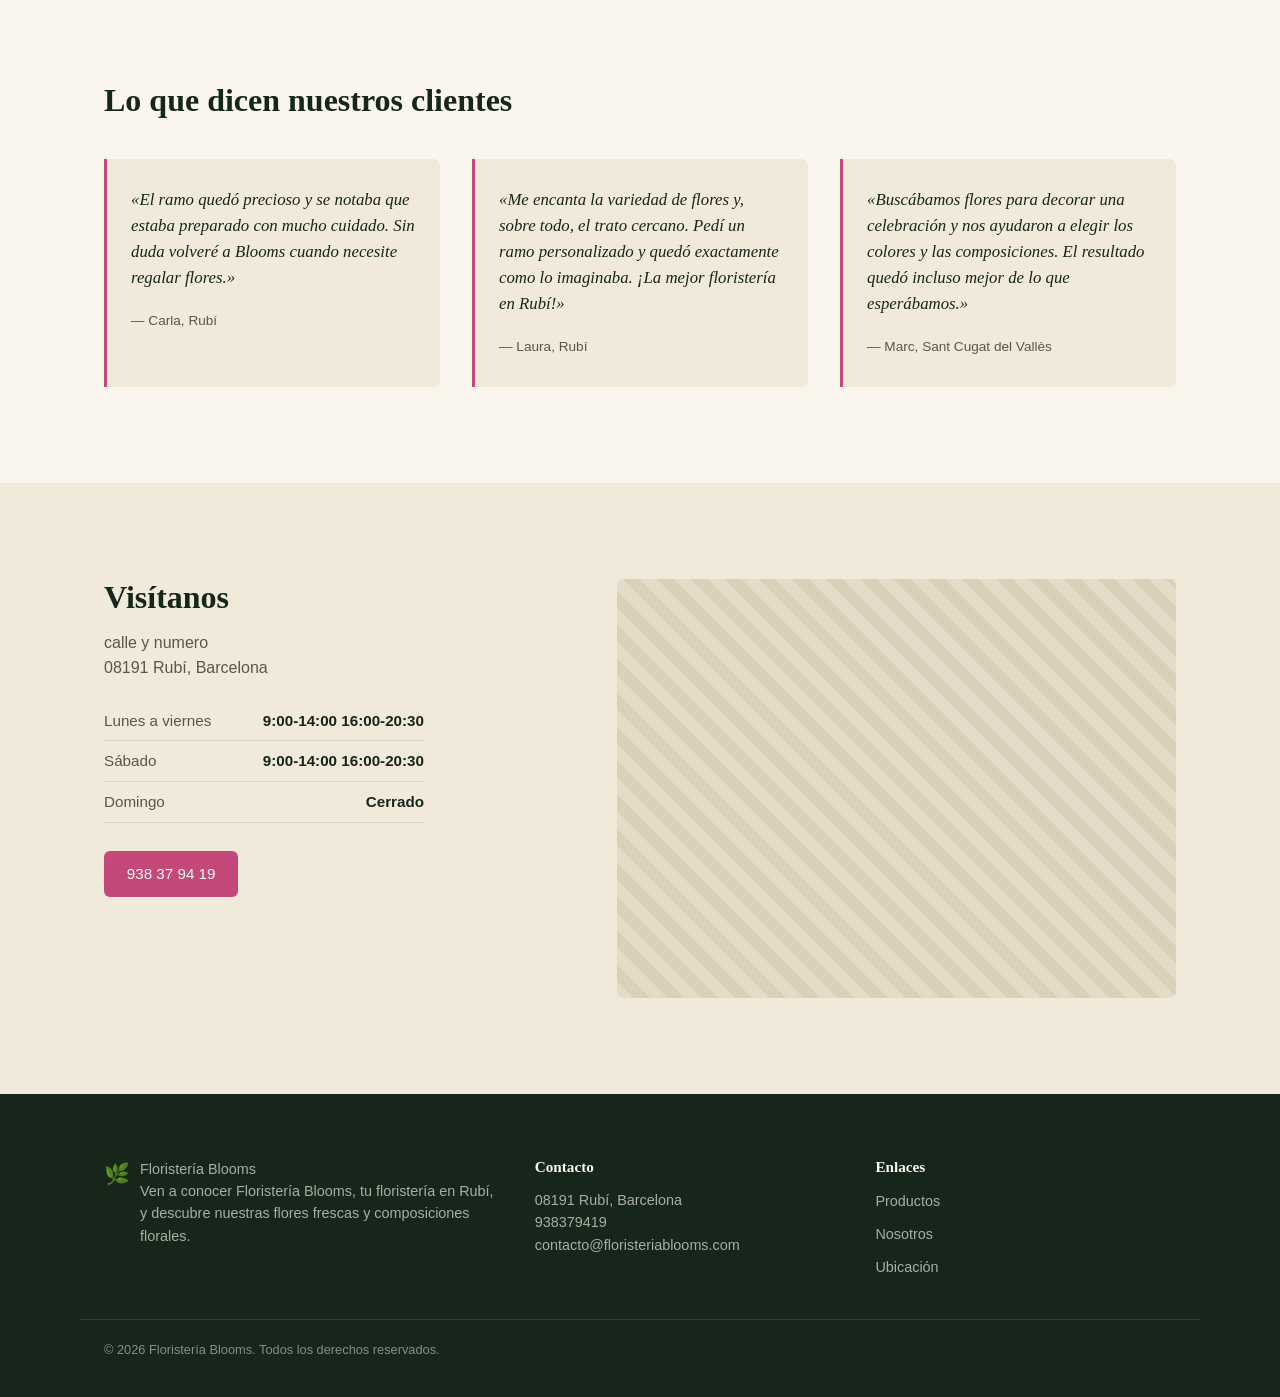
==== commit fac4aa68: "tel" ====
--- a/index.html
+++ b/index.html
@@ -12,7 +12,7 @@
   <meta property="og:title" content="Floristería en Rubí | Ramos, Bodas y Flores a Domicilio | Floristeria Blooms">
   <meta property="og:description" content="Floristería en Rubí con ramos de temporada, flores a domicilio el mismo día, ramos de novia, plantas de interior y coronas funerarias. Pide online o visítanos en Rubí.">
   <meta property="og:url" content="https://saracasteloalum.github.io/floristeriablooms/">
-  <meta property="og:locale" content="ca_ES"> 
+  <meta property="og:locale" content="es_ES"> 
 
   <link rel="stylesheet" href="styles.css">
    
@@ -35,7 +35,7 @@
         </ul>
       </nav>
 
-      <a href="tel:+34[tu-teléfono]" class="btn btn-ghost header-cta">Llamar ahora</a>
+      <a href="tel:+34938379419" class="btn btn-ghost header-cta">Llamar ahora</a>
     </div>
   </header>
 
@@ -215,10 +215,9 @@
       <div class="footer-col">
         <h3>Contacto</h3>
         <p>
-          Calle y número<br>
           08191 Rubí, Barcelona<br>
-          <a href="tel:+34[tu-teléfono]">938379419</a><br>
-          <a href="mailto:[tu-email]">contacto@floristeriablooms.com</a>
+          <a href="tel:+34938379419">938379419</a><br>
+          <a href="mailto:contacto@floristeriablooms.com">contacto@floristeriablooms.com</a>
         </p>
       </div>
 
